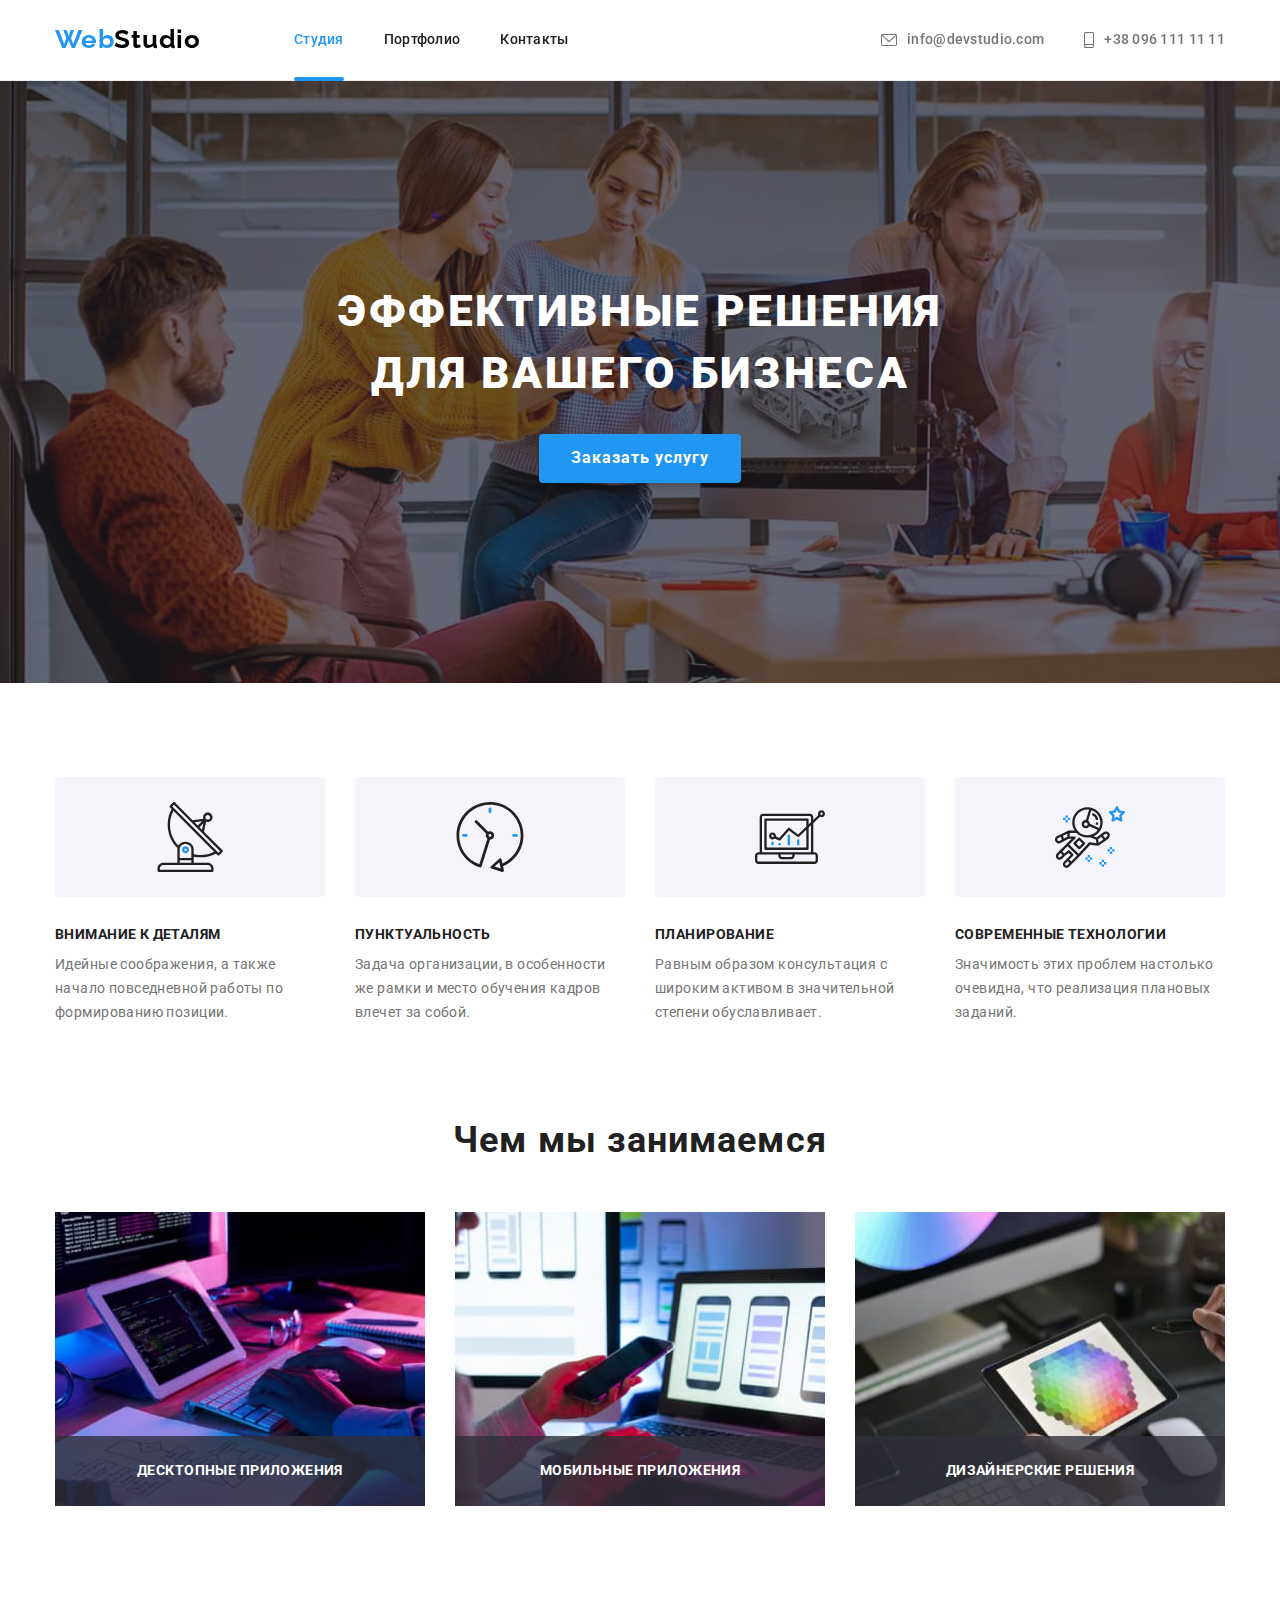
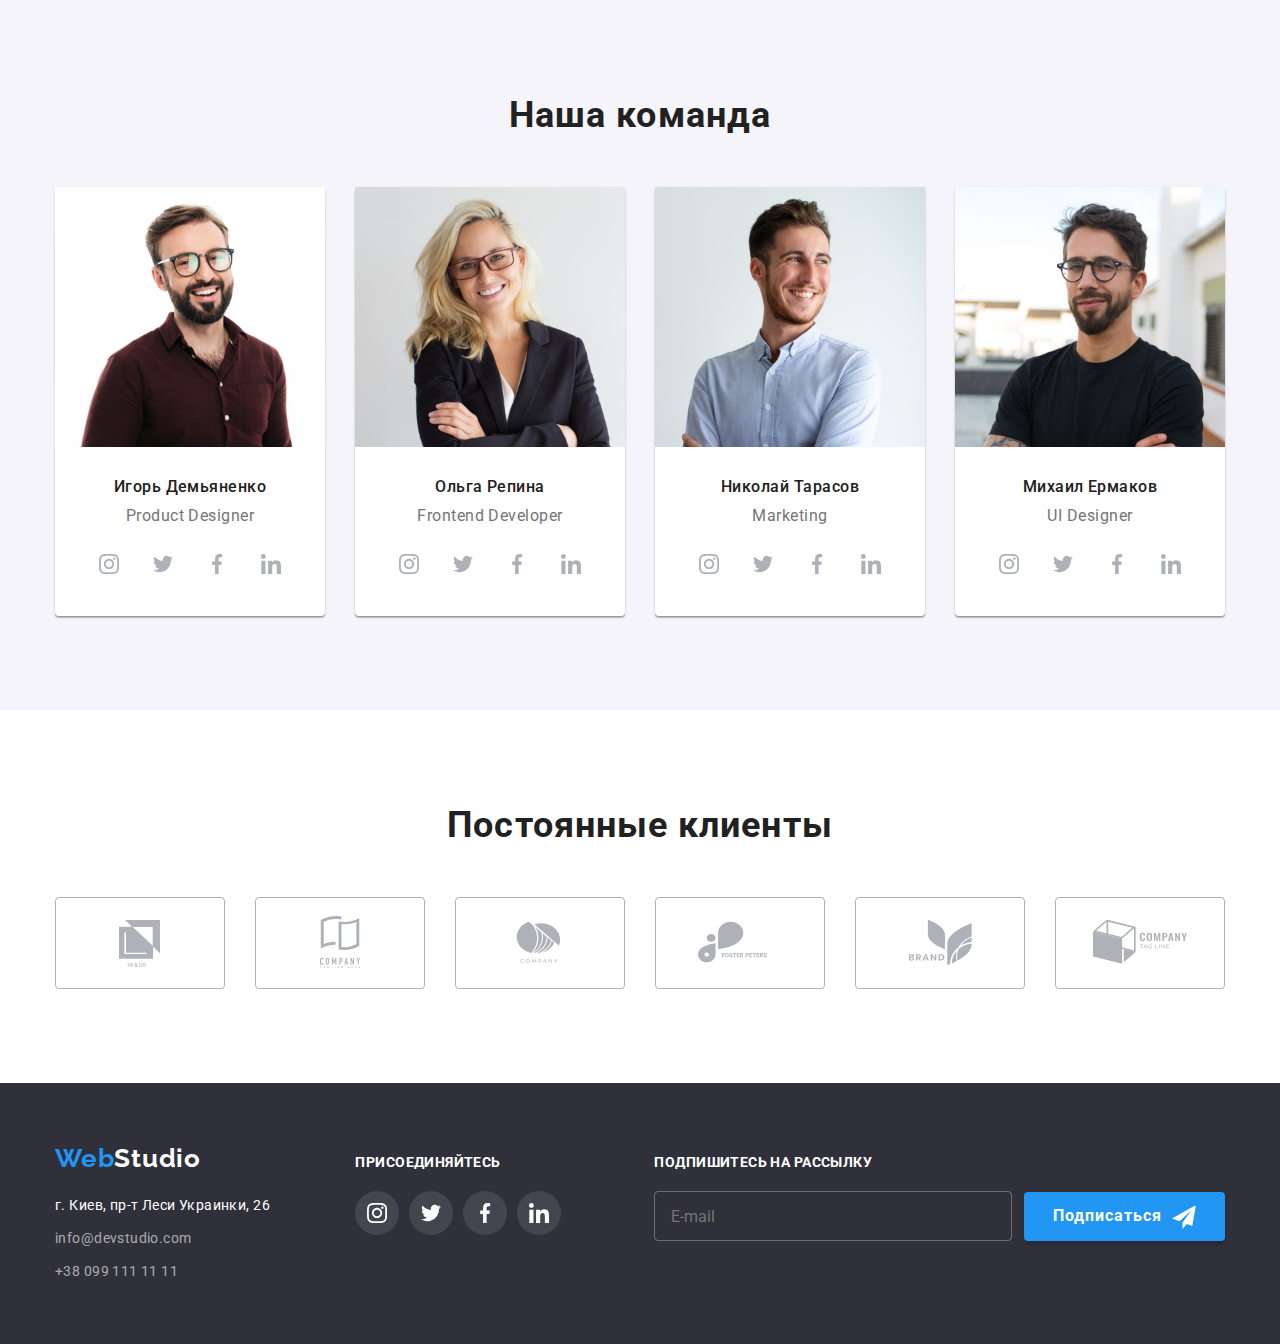
==== index.html @ 3650c0e2 "Initial commit" ====
<!DOCTYPE html>
<html lang="ru">
<head>
    <meta charset="UTF-8">
    <meta http-equiv="X-UA-Compatible" content="IE=edge">
    <meta name="viewport" content="width=device-width, initial-scale=1.0">
    <title>Студия</title>
    <link rel="preconnect" href="https://fonts.googleapis.com">
    <link rel="preconnect" href="https://fonts.gstatic.com" crossorigin>
    <link
        href="https://fonts.googleapis.com/css2?family=Raleway:wght@700&family=Roboto:wght@400;500;700;900&display=swap"
        rel="stylesheet">
    <link rel="stylesheet" href="./css/main.min.css">
</head>

<body class="body">
    <!-- header -->
    <header class="page-header">
        <!-- навигация -->
        <div class="container container__page-header">
            <nav class="navigation-wrapper">
                <a href="./index.html" class="page-header__logo logo">Web<span
                        class="logo__black">Studio
                    </span>
                </a>
                    <ul class="site-nav">
                        <li class="site-nav__item">
                            <a href="./index.html" class="site-nav__link site-nav__link--current">Студия</a>
                        </li>
                        <li class="site-nav__item">
                            <a href="./portfolio.html" class="site-nav__link">Портфолио</a>
                        </li>
                        <li class="site-nav__item">
                            <a href="/" class="site-nav__link">Контакты</a>
                        </li>
                    </ul>
                </nav>
            
                <ul class="page-header__contacts contacts">
                    <li class="contacts__item">
                        <a href="mailto:info@devstudio.com" class="contacts__link">
                            <svg class="contacts__icon" width="16" height="12">
                                <use href="./images/sprite.svg#icon-mail"></use>
                            </svg>info@devstudio.com
                        </a>
                    </li>
                    <li class="contacts__item">
                        <a href="tel:+380961111111" class="contacts__link">
                            <svg class="contacts__icon" width="10" height="16">
                                <use href="./images/sprite.svg#icon-smartphone"></use>
                            </svg>+38 096 111 11 11
                        </a>
                    </li>
                </ul>
            </div>
    </header>
   <main class="main">
        <!-- hero -->
        <section class="main__hero hero">
            <h1 class="hero__title">Эффективные решения <br>для вашего бизнеса</h1>
            <button class="hero__button " type="button" data-modal-open>Заказать услугу</button>
        </section>
        <!-- особенности -->
        <section class="section">
            <div class="container">
                <h2 class="section__title visually-hidden">Особенности</h2>
                    <ul class="features">
                        <li class="features__item">
                            <div class="features__wrap">
                                <svg class="features__icon">
                                    <use href="./images/sprite.svg#icon-group"></use>
                                </svg>
                            </div>
                            <h3 class="features__title">Внимание к деталям</h3>
                            <p class="features__text">Идейные соображения, а также начало повседневной работы
                                по формированию позиции.</p>
                        </li>
                        <li class="features__item">
                            <div class="features__wrap">
                                <svg class="features__icon">
                                    <use href="./images/sprite.svg#icon-clock"></use>
                                </svg>
                            </div>
                            <h3 class="features__title">Пунктуальность</h3>
                            <p class="features__text">Задача организации, в особенности же рамки и место
                                обучения кадров влечет за собой.</p>
                        </li>
                        <li class="features__item">
                            <div class="features__wrap">
                                <svg class="features__icon">
                                    <use href="./images/sprite.svg#icon-diagram"></use>
                                </svg>
                            </div>
                            <h3 class="features__title">Планирование</h3>
                            <p class="features__text">Равным образом консультация с широким активом в
                                значительной степени обуславливает.</p>
                        </li>
                        <li class="features__item">
                            <div class="features__wrap">
                                <svg class="features__icon">
                                    <use href="./images/sprite.svg#icon-astronaut"></use>
                                </svg>
                            </div>
                            <h3 class="features__title">Современные технологии</h3>
                            <p class="features__text">Значимость этих проблем настолько очевидна, что
                                реализация плановых заданий.</p>
                        </li>
                    </ul>
                </div>
        </section>
        <!-- чем мы занимаемся -->
        <section class="section section--no-padding-top">
            <div class="container">
                <h2 class="section__title">Чем мы занимаемся</h2>
                <ul class="work">
                    <li class="work__item">
                        <div class="work__thumb">
                            <img class="work__img" src="./images/desktop_applications.jpg" alt="Десктопные приложения"
                                width="370" />
                            <p class="work__title ">Десктопные приложения</p>
                        </div>
                    </li>
                    <li class="work__item">
                        <div class="work__thumb">
                            <img class="work__img" src="./images/mobile_applications.jpg" alt="Мобильные приложения"
                                width="370" />
                            <p class="work__title ">Мобильные приложения</p>
                        </div>
                    </li>
                    <li class="work__item">
                        <div class="work__thumb">
                            <img class="work__img" src="./images/design_solutions.jpg" alt="Дизайнерские решения"
                                width="370" />
                            <p class="work__title ">Дизайнерские решения</p>
                        </div>
                    </li>
                </ul>
            </div>
        </section>
        <!-- команда -->
        <section class="section section--other-bcg">
            <div class="container">
                <h2 class="section__title">Наша команда</h2>
                    <ul class="team team__margin">
                        <li class="team__item">
                            <img class="team__img" src="./images/product_designer.jpg" alt="Игорь Демьяненко"
                                width="370" />
                            <div class="team__thumb">
                                <h3 class="team__title">Игорь Демьяненко</h3>
                                <p lang="en" class="team__text">Product Designer</p>
                                    <ul class="social">
                                        <li class="social__item">
                                            <a href="" class="social__link">
                                                <svg class="social__icon">
                                                    <use href="./images/sprite.svg#icon-instagram"></use>
                                                </svg>
                                            </a>
                                        </li>
                                        <li class="social__item">
                                            <a href="" class="social__link">
                                                <svg class="social__icon">
                                                    <use href="./images/sprite.svg#icon-twitter"></use>
                                                </svg>
                                            </a>
                                        </li>
                                        <li class="social__item">
                                            <a href="" class="social__link">
                                                <svg class="social__icon">
                                                    <use href="./images/sprite.svg#icon-facebook"></use>
                                                </svg>
                                            </a>
                                        </li>
                                        <li class="social__item">
                                            <a href="" class="social__link">
                                                <svg class="social__icon">
                                                    <use href="./images/sprite.svg#icon-linkedin"></use>
                                                </svg>
                                            </a>
                                        </li>
                                    </ul>
                                </div>
                        </li>
                        <li class="team__item">
                            <img class="team__img" src="./images/frontend_developer.jpg" alt="Ольга Репина"
                                width="370" />
                            <div class="team__thumb">
                                <h3 class="team__title">Ольга Репина</h3>
                                <p lang="en" class="team__text">Frontend Developer</p>

                                    <ul class="social">
                                        <li class="social__item">
                                            <a href="" class="social__link">
                                                <svg class="social__icon">
                                                    <use href="./images/sprite.svg#icon-instagram"></use>
                                                </svg>
                                            </a>
                                        </li>
                                        <li class="social__item">
                                            <a href="" class="social__link">
                                                <svg class="social__icon">
                                                    <use href="./images/sprite.svg#icon-twitter"></use>
                                                </svg>
                                            </a>
                                        </li>
                                        <li class="social__item">
                                            <a href="" class="social__link">
                                                <svg class="social__icon">
                                                    <use href="./images/sprite.svg#icon-facebook"></use>
                                                </svg>
                                            </a>
                                        </li>
                                        <li class="social__item">
                                            <a href="" class="social__link">
                                                <svg class="social__icon">
                                                    <use href="./images/sprite.svg#icon-linkedin"></use>
                                                </svg>
                                            </a>
                                        </li>
                                    </ul>
                            </div>
                        </li>
                        <li class="team__item">
                            <img class="team__img" src="./images/marketing.jpg" alt="Николай Тарасов" width="370" />
                            <div class="team__thumb">
                                <h3 class="team__title">Николай Тарасов</h3>
                                <p lang="en" class="team__text">Marketing</p>
                                    <ul class="social">
                                        <li class="social__item">
                                            <a href="" class="social__link">
                                                <svg class="social__icon">
                                                    <use href="./images/sprite.svg#icon-instagram"></use>
                                                </svg>
                                            </a>
                                        </li>
                                        <li class="social__item">
                                            <a href="" class="social__link">
                                                <svg class="social__icon">
                                                    <use href="./images/sprite.svg#icon-twitter"></use>
                                                </svg>
                                            </a>
                                        </li>
                                        <li class="social__item">
                                            <a href="" class="social__link">
                                                <svg class="social__icon">
                                                    <use href="./images/sprite.svg#icon-facebook"></use>
                                                </svg>
                                            </a>
                                        </li>
                                        <li class="social__item">
                                            <a href="" class="social__link">
                                                <svg class="social__icon">
                                                    <use href="./images/sprite.svg#icon-linkedin"></use>
                                                </svg>
                                            </a>
                                        </li>
                                    </ul>
                            </div>
                        </li>
                        <li class="team__item">
                            <img class="team__img" src="./images/ui_designer.jpg" alt="Михаил Ермаков" width="370" />
                            <div class="team__thumb">
                                <h3 class="team__title">Михаил Ермаков</h3>
                                <p lang="en" class="team__text">UI Designer</p>
                                    <ul class="social">
                                        <li class="social__item">
                                            <a href="" class="social__link">
                                                <svg class="social__icon">
                                                    <use href="./images/sprite.svg#icon-instagram"></use>
                                                </svg>
                                            </a>
                                        </li>
                                        <li class="social__item">
                                            <a href="" class="social__link">
                                                <svg class="social__icon">
                                                    <use href="./images/sprite.svg#icon-twitter"></use>
                                                </svg>
                                            </a>
                                        </li>
                                        <li class="social__item">
                                            <a href="" class="social__link">
                                                <svg class="social__icon">
                                                    <use href="./images/sprite.svg#icon-facebook"></use>
                                                </svg>
                                            </a>
                                        </li>
                                        <li class="social__item">
                                            <a href="" class="social__link">
                                                <svg class="social__icon">
                                                    <use href="./images/sprite.svg#icon-linkedin"></use>
                                                </svg>
                                            </a>
                                        </li>
                                    </ul>
                            </div>
                        </li>
                    </ul>
                </div>
        </section>
        <!-- клиенты -->
        <!-- список ссылок -->
        <section class="section">
            <div class="container">
                <h2 class="section__title">Постоянные клиенты</h2>
                <ul class="customer">

                    <li class="customer__item">
                        <a href="" class="customer__link">
                            <svg class="customer__logo">
                                <use href="./images/sprite.svg#icon-cl1"></use>
                            </svg>
                        </a>
                    </li>

                    <li class="customer__item">
                        <a href="" class="customer__link">
                            <svg class="customer__logo">
                                <use href="./images/sprite.svg#icon-cl2"></use>
                            </svg>
                        </a>
                    </li>

                    <li class="customer__item">
                        <a href="" class="customer__link">
                            <svg class="customer__logo">
                                <use href="./images/sprite.svg#icon-cl3"></use>
                            </svg>
                        </a>
                    </li>

                    <li class="customer__item">
                        <a href="" class="customer__link">
                            <svg class="customer__logo">
                                <use href="./images/sprite.svg#icon-cl4"></use>
                            </svg>
                        </a>
                    </li>

                    <li class="customer__item">
                        <a href="" class="customer__link">
                            <svg class="customer__logo">
                                <use href="./images/sprite.svg#icon-cl5"></use>
                            </svg>
                        </a>
                    </li>

                    <li class="customer__item">
                        <a href="" class="customer__link">
                            <svg class="customer__logo">
                                <use href="./images/sprite.svg#icon-cl6"></use>
                            </svg>
                        </a>
                    </li>
                </ul>
            </div>
        </section>
    </main>
    <!-- footer -->
    <footer class="page-footer">
        <div class="container container__page-footer">
            <div class="page-footer__wrapper">
                <a href="./index.html" class="page-footer__logo logo">Web<span
                        class="logo__white">Studio
                    </span>
                </a>
                <address>
                    <ul class="address">
                        <li class="address__item">
                            <a href="https://goo.gl/maps/7974E7wmpm6zUWJ98"
                                class="address__link address__link--white">г.
                                Киев, пр-т Леси
                                Украинки, 26
                            </a>
                        </li>
                        <li class="address__item">
                            <a href="mailto:info@devstudio.com"
                                class="address__link ">info@devstudio.com
                            </a>
                        </li>
                        <li class="address__item">
                            <a href="tel:+380991111111" class="address__link ">+38 099 111 11 11
                            </a>
                        </li>
                    </ul>
                </address>
            </div>
            <!-- соцсети футера -->
            <div class="page-footer__social-thumb">    
            <p class="page-footer__text">присоединяйтесь</p>
                <ul class="social">
                    <li class="social__item">
                        <a href="" class="social__link social__link--grey-bcg">
                            <svg class="social__icon social__icon--white">
                                <use href="./images/sprite.svg#icon-instagram"></use>
                            </svg>
                        </a>
                    </li>
                    <li class="social__item">
                        <a href="" class="social__link social__link--grey-bcg">
                            <svg class="social__icon social__icon--white">
                                <use href="./images/sprite.svg#icon-twitter"></use>
                            </svg>
                        </a>
                    </li>
                    <li class="social__item">
                        <a href="" class="social__link social__link--grey-bcg">
                            <svg class="social__icon social__icon--white">
                                <use href="./images/sprite.svg#icon-facebook"></use>
                            </svg>
                        </a>
                    </li>
                    <li class="social__item">
                        <a href="" class="social__link social__link--grey-bcg">
                            <svg class="social__icon social__icon--white">
                                <use href="./images/sprite.svg#icon-linkedin"></use>
                            </svg>
                        </a>
                    </li>
                </ul>
                </div>
            <!-- рассылка -->
                <form class="page-footer__form mailing-form js-form" autocomplete="off">
                    <label for="user_mail" class="mailing-form__label ">Подпишитесь на рассылку</label>
                    <div class="mailing-form__input-wrapper">
                        <input id="user_mail" type="email" name="email" class="mailing-form__input"
                            placeholder="E-mail" />
                        <button type="submit" class="mailing-form__button ">Подписаться
                            <svg class="mailing-form__icon">
                                <use href="./images/icons.svg#icon-send"></use>
                            </svg>
                        </button>
                    </div>
                </form>
        </div>
    </footer>
     <!-- модальное окно -->
            <div class="backdrop backdrop--is-hidden" data-modal>
                <div class="modal">
                    <div class="modal__box">
                        <button class="modal__close-button" type="button" data-modal-close>
                            <svg class="modal__close-icon" width="11" height="11">
                                <use href="./images/sprite.svg#icon-close"></use>
                            </svg>
                        </button>
                        <!-- форма модального окна -->
                        <b class="modal__headline">Оставьте свои данные, мы вам перезвоним</b>
                        <form class="modal__form form js-form">
                            <label class="form__label">
                                Имя
                                <input class="form__input" type="text" name="user-name" autofocus required>
                                <svg class="form__input-icon">
                                    <use href="images/icons.svg#icon-person-blk"></use>
                                </svg>
                            </label>

                            <label class="form__label">
                                Телефон
                                <input class="form__input" type="tel" name="user-tel" pattern="[0-9]{10}"
                                    title="0991234567" required>
                                <svg class="form__input-icon">
                                    <use href="images/icons.svg#icon-phone-blk"></use>
                                </svg>
                            </label>

                            <label class="form__label">
                                Почта
                                <input class="form__input" type="email" name="user-mail">
                                <svg class="form__input-icon">
                                    <use href="images/icons.svg#icon-email-blk"></use>
                                </svg>
                            </label>

                            <label class="form__label form__label--comment">
                                Комментарий
                                <textarea class="form__textarea" name="user-msg"
                                    placeholder="Введите текст"></textarea>
                            </label>

                            <input class="form__policy-checkbox visually-hidden" type="checkbox" id="policy_check">
                            <label class="form__policy-box" for="policy_check">Соглашаюсь с рассылкой и принимаю
                                &nbsp;<a href="/">Условия договора</a></label>
                            <button type="submit" class="form__button ">Отправить</button>
                        </form>
                    </div>
                </div>
            </div>
    <!-- скрипты -->
    <script src="./js/modal.js"></script>
    <script src="./js/js-form.js"></script>

</body>

</html>
---- css/main.min.css ----
/*! modern-normalize v1.1.0 | MIT License | https://github.com/sindresorhus/modern-normalize */*,::before,::after{-webkit-box-sizing:border-box;box-sizing:border-box}html{line-height:1.15;-webkit-text-size-adjust:100%;-moz-tab-size:4;-o-tab-size:4;tab-size:4}body{margin:0;font-family:system-ui,-apple-system,"Segoe UI",Roboto,Helvetica,Arial,sans-serif,"Apple Color Emoji","Segoe UI Emoji"}hr{height:0;color:inherit}abbr[title]{-webkit-text-decoration:underline dotted;text-decoration:underline dotted}b,strong{font-weight:bolder}code,kbd,samp,pre{font-family:ui-monospace, SFMono-Regular, Consolas, 'Liberation Mono', Menlo, monospace;font-size:1em}small{font-size:80%}sub,sup{font-size:75%;line-height:0;position:relative;vertical-align:baseline}sub{bottom:-0.25em}sup{top:-0.5em}table{text-indent:0;border-color:inherit}button,input,optgroup,select,textarea{font-family:inherit;font-size:100%;line-height:1.15;margin:0}button,select{text-transform:none}button,[type='button'],[type='reset'],[type='submit']{-webkit-appearance:button}::-moz-focus-inner{border-style:none;padding:0}:-moz-focusring{outline:1px dotted ButtonText}:-moz-ui-invalid{box-shadow:none}legend{padding:0}progress{vertical-align:baseline}::-webkit-inner-spin-button,::-webkit-outer-spin-button{height:auto}[type='search']{-webkit-appearance:textfield;outline-offset:-2px}::-webkit-search-decoration{-webkit-appearance:none}::-webkit-file-upload-button{-webkit-appearance:button;font:inherit}summary{display:list-item}*,*::before,*::after{-webkit-box-sizing:border-box;box-sizing:border-box}body{color:var(--title-text-color);font-family:var(--primary-font),sans-serif;background-color:#fff}address{font-style:normal}ul,ol{list-style:none;margin:0;padding:0}h1,h2,h3,h4,h5,h6,p{margin:0}a{text-decoration:none;color:var(--title-text-color)}img{display:block;max-width:100%;height:auto}input,textarea{outline:none}:root{--title-text-color: #212121;--secondary-background-color: #f5f4fa;--primary-text-color: #757575;--accent-color: #2196f3;--fill-main: #afb1b8;--primary-font: 'Roboto';--secondary-font: 'Raleway';--timing-function: cubic-bezier(0.4, 0, 0.2, 1)}.container{margin-left:auto;margin-right:auto;padding-left:15px;padding-right:15px;width:1200px}.section{padding:94px 0}.section--no-padding-top{padding-top:0}.section--other-bcg{background-color:var(--secondary-background-color)}@-webkit-keyframes pulse{from{-webkit-transform:scale3d(1, 1, 1);transform:scale3d(1, 1, 1)}10%,20%{-webkit-transform:scale3d(0.9, 0.9, 0.9) rotate3d(0, 0, 1, -3deg);transform:scale3d(0.9, 0.9, 0.9) rotate3d(0, 0, 1, -3deg)}30%,50%,70%,90%{-webkit-transform:scale3d(1.1, 1.1, 1.1) rotate3d(0, 0, 1, 3deg);transform:scale3d(1.1, 1.1, 1.1) rotate3d(0, 0, 1, 3deg)}40%,60%,80%{-webkit-transform:scale3d(1.1, 1.1, 1.1) rotate3d(0, 0, 1, -3deg);transform:scale3d(1.1, 1.1, 1.1) rotate3d(0, 0, 1, -3deg)}to{-webkit-transform:scale3d(1, 1, 1);transform:scale3d(1, 1, 1)}}@keyframes pulse{from{-webkit-transform:scale3d(1, 1, 1);transform:scale3d(1, 1, 1)}10%,20%{-webkit-transform:scale3d(0.9, 0.9, 0.9) rotate3d(0, 0, 1, -3deg);transform:scale3d(0.9, 0.9, 0.9) rotate3d(0, 0, 1, -3deg)}30%,50%,70%,90%{-webkit-transform:scale3d(1.1, 1.1, 1.1) rotate3d(0, 0, 1, 3deg);transform:scale3d(1.1, 1.1, 1.1) rotate3d(0, 0, 1, 3deg)}40%,60%,80%{-webkit-transform:scale3d(1.1, 1.1, 1.1) rotate3d(0, 0, 1, -3deg);transform:scale3d(1.1, 1.1, 1.1) rotate3d(0, 0, 1, -3deg)}to{-webkit-transform:scale3d(1, 1, 1);transform:scale3d(1, 1, 1)}}.page-header{border-bottom:1px solid #ececec;position:-webkit-sticky;position:sticky;top:-1px;background-color:rgba(255,255,255,0.9);z-index:99}.container__page-header{display:-webkit-box;display:-webkit-flex;display:-ms-flexbox;display:flex}.navigation-wrapper{display:-webkit-box;display:-webkit-flex;display:-ms-flexbox;display:flex;-webkit-box-align:center;-webkit-align-items:center;-ms-flex-align:center;align-items:center}.page-header__logo{margin-right:93px}.logo{display:inline-block;color:var(--accent-color);font-family:var(--secondary-font);font-weight:700;font-size:26px;line-height:1.2;letter-spacing:0.03em}.logo__black{color:#000}.site-nav{display:-webkit-box;display:-webkit-flex;display:-ms-flexbox;display:flex}.site-nav__item{display:-webkit-box;display:-webkit-flex;display:-ms-flexbox;display:flex;-webkit-align-content:center;-ms-flex-line-pack:center;align-content:center;margin-right:40px;-webkit-box-align:center;-webkit-align-items:center;-ms-flex-align:center;align-items:center}.site-nav__item:last-child{margin-right:0}.site-nav__link{padding:32px 0;display:block;color:var(--title-text-color);font-weight:500;font-size:14px;line-height:1.1;letter-spacing:0.02em;-webkit-transition:color 250ms var(--timing-function);-o-transition:color 250ms var(--timing-function);transition:color 250ms var(--timing-function)}.site-nav__link:focus,.site-nav__link:hover{color:var(--accent-color)}.site-nav__link--current{position:relative;color:var(--accent-color)}.site-nav__link--current::after{content:'';display:block;position:absolute;width:100%;height:4px;background-color:currentColor;bottom:-1px;-webkit-border-radius:2px;border-radius:2px}.page-header__contacts{margin-left:auto}.contacts{display:-webkit-box;display:-webkit-flex;display:-ms-flexbox;display:flex}.contacts__link{display:-webkit-inline-box;display:-webkit-inline-flex;display:-ms-inline-flexbox;display:inline-flex;-webkit-box-pack:center;-webkit-justify-content:center;-ms-flex-pack:center;justify-content:center;-webkit-box-align:center;-webkit-align-items:center;-ms-flex-align:center;align-items:center;color:var(--primary-text-color);padding:32px 0;font-weight:500;font-size:14px;line-height:1.1;letter-spacing:0.02em;-webkit-transition:color 250ms var(--timing-function);-o-transition:color 250ms var(--timing-function);transition:color 250ms var(--timing-function)}.contacts__link:hover,.contacts__link:focus{color:var(--accent-color)}.contacts__item{display:-webkit-box;display:-webkit-flex;display:-ms-flexbox;display:flex;-webkit-align-content:center;-ms-flex-line-pack:center;align-content:center;margin-right:40px;-webkit-box-align:center;-webkit-align-items:center;-ms-flex-align:center;align-items:center}.contacts__item:last-child{margin-right:0}.contacts__icon{margin-right:10px;fill:var(--primary-text-color);-webkit-transition:fill 250ms var(--timing-function);-o-transition:fill 250ms var(--timing-function);transition:fill 250ms var(--timing-function)}.contacts__link:hover>.contacts__icon,.contacts__link:focus>.contacts__icon{fill:var(--accent-color)}.hero{background-color:#212121;background-image:-webkit-gradient(linear, left top, left bottom, from(rgba(47,48,58,0.4)), to(rgba(47,48,58,0.4))),url(../images/bg-1.jpg);background-image:-webkit-linear-gradient(rgba(47,48,58,0.4), rgba(47,48,58,0.4)),url(../images/bg-1.jpg);background-image:-o-linear-gradient(rgba(47,48,58,0.4), rgba(47,48,58,0.4)),url(../images/bg-1.jpg);background-image:linear-gradient(rgba(47,48,58,0.4), rgba(47,48,58,0.4)),url(../images/bg-1.jpg);-webkit-background-size:cover;background-size:cover;text-align:center;background-repeat:no-repeat;padding:200px 0;max-width:1600px}.main__hero{margin-right:auto;margin-left:auto}.hero__title{margin-bottom:30px;color:#fff;font-weight:900;font-size:44px;line-height:1.4;letter-spacing:0.06em;text-transform:uppercase}.hero__button{-webkit-border-radius:4px;border-radius:4px;border:transparent;display:inline-block;padding:10px 32px;font-family:inherit;font-weight:700;font-size:16px;line-height:1.8;letter-spacing:0.06em;cursor:pointer;color:#fff;background:var(--accent-color);-webkit-box-shadow:0px 4px 4px rgba(0,0,0,0.15);box-shadow:0px 4px 4px rgba(0,0,0,0.15)}.backdrop{position:fixed;top:0;left:0;width:100%;height:100%;background-color:rgba(0,0,0,0.2);opacity:1;visibility:visible;-webkit-transition:opacity 250ms var(--timing-function),visibility 250ms var(--timing-function);-o-transition:opacity 250ms var(--timing-function),visibility 250ms var(--timing-function);transition:opacity 250ms var(--timing-function),visibility 250ms var(--timing-function);z-index:100}.backdrop.backdrop--is-hidden{visibility:hidden;opacity:0;pointer-events:none}.backdrop--is-hidden>.modal__box{-webkit-transform:translate(-50%, -50%) scale(1.3);-ms-transform:translate(-50%, -50%) scale(1.3);transform:translate(-50%, -50%) scale(1.3)}.modal__box{position:absolute;top:50%;left:50%;width:528px;min-height:581px;padding:40px;background-color:#fff;-webkit-box-shadow:0px 1px 3px rgba(0,0,0,0.12),0px 1px 1px rgba(0,0,0,0.14),0px 2px 1px rgba(0,0,0,0.2);box-shadow:0px 1px 3px rgba(0,0,0,0.12),0px 1px 1px rgba(0,0,0,0.14),0px 2px 1px rgba(0,0,0,0.2);-webkit-border-radius:4px;border-radius:4px;-webkit-transform:translate(-50%, -50%) scale(1);-ms-transform:translate(-50%, -50%) scale(1);transform:translate(-50%, -50%) scale(1);-webkit-transition:-webkit-transform 250ms var(--timing-function);transition:-webkit-transform 250ms var(--timing-function);-o-transition:transform 250ms var(--timing-function);transition:transform 250ms var(--timing-function);transition:transform 250ms var(--timing-function), -webkit-transform 250ms var(--timing-function)}.modal__close-icon{position:absolute;fill:#000;-webkit-transition:fill 250ms var(--timing-function);-o-transition:fill 250ms var(--timing-function);transition:fill 250ms var(--timing-function)}.modal__close-button:hover>.modal__close-icon,.modal__close-button:focus>.modal__close-icon{fill:var(--accent-color)}.modal__close-button{position:absolute;display:-webkit-box;display:-webkit-flex;display:-ms-flexbox;display:flex;-webkit-box-pack:center;-webkit-justify-content:center;-ms-flex-pack:center;justify-content:center;-webkit-box-align:center;-webkit-align-items:center;-ms-flex-align:center;align-items:center;width:30px;height:30px;top:8px;right:8px;background-color:#fff;border:1px solid rgba(0,0,0,0.1);-webkit-border-radius:50%;border-radius:50%;cursor:pointer}.modal__headline{font-size:20px;line-height:1.5;text-align:center;letter-spacing:0.03em;color:var(--title-text-color)}.modal__form{margin-top:12px}.form{text-align:center}.form__label{display:-webkit-box;display:-webkit-flex;display:-ms-flexbox;display:flex;-webkit-box-orient:vertical;-webkit-box-direction:normal;-webkit-flex-direction:column;-ms-flex-direction:column;flex-direction:column;-webkit-box-align:baseline;-webkit-align-items:baseline;-ms-flex-align:baseline;align-items:baseline;margin-bottom:10px;color:var(--primary-text-color);font-size:12px;position:relative}.form__label--comment{margin-bottom:20px}.form__input,.form__textarea{width:100%;height:40px;border:1px solid rgba(33,33,33,0.2);-webkit-border-radius:4px;border-radius:4px;margin-top:4px;padding:12px 15px 12px 42px;-webkit-transition:border 250ms var(--timing-function);-o-transition:border 250ms var(--timing-function);transition:border 250ms var(--timing-function)}.form__input :focus,.form__input:hover,.form__textarea :focus,.form__textarea:hover{border:1px solid var(--accent-color)}.form__textarea{font-size:12px;letter-spacing:0.01em;line-height:1.14;resize:none;height:120px;padding:12px 16px}.form__textarea::-webkit-input-placeholder{color:rgba(117,117,117,0.5)}.form__textarea:-ms-input-placeholder{color:rgba(117,117,117,0.5)}.form__textarea::-ms-input-placeholder{color:rgba(117,117,117,0.5)}.form__textarea::placeholder{color:rgba(117,117,117,0.5)}.form__policy-box{font-size:14px;color:var(--primary-text-color);margin-bottom:30px;display:-webkit-box;display:-webkit-flex;display:-ms-flexbox;display:flex;-webkit-box-align:center;-webkit-align-items:center;-ms-flex-align:center;align-items:center;-webkit-box-pack:center;-webkit-justify-content:center;-ms-flex-pack:center;justify-content:center}.form__policy-box::before{content:'';display:block;cursor:pointer;width:16px;height:15px;border:2px solid var(--title-text-color);-webkit-border-radius:2px;border-radius:2px;margin-right:7px;-webkit-transition:border 250ms var(--timing-function);-o-transition:border 250ms var(--timing-function);transition:border 250ms var(--timing-function)}.form__policy-checkbox:checked+.form__policy-box::before{background-image:url(../images/icon-check.svg);border-color:var(--accent-color);background-color:var(--accent-color);background-repeat:no-repeat;background-position:center;-webkit-background-size:contain;background-size:contain;-webkit-background-origin:border-box;background-origin:border-box}.form__policy-checkbox:hover+.form__policy-box::before,.form__policy-checkbox:focus+.form__policy-box::before{border:2px solid var(--accent-color)}.form__policy-box a{color:var(--accent-color);text-decoration:underline}.form__button{-webkit-border-radius:4px;border-radius:4px;border:transparent;font-family:inherit;font-weight:700;font-size:16px;line-height:1.8;letter-spacing:0.06em;cursor:pointer;color:#fff;background:var(--accent-color);-webkit-box-shadow:0px 4px 4px rgba(0,0,0,0.15);box-shadow:0px 4px 4px rgba(0,0,0,0.15);padding:10px 55px;-webkit-transition:-webkit-box-shadow 250ms var(--timing-function);transition:-webkit-box-shadow 250ms var(--timing-function);-o-transition:box-shadow 250ms var(--timing-function);transition:box-shadow 250ms var(--timing-function);transition:box-shadow 250ms var(--timing-function), -webkit-box-shadow 250ms var(--timing-function)}.form__button:hover,.form__button:focus{-webkit-box-shadow:2px 2px 10px 2px rgba(0,0,0,0.4);box-shadow:2px 2px 10px 2px rgba(0,0,0,0.4)}.form__input-icon{display:block;width:18px;height:18px;position:absolute;top:50%;left:10px;fill:var(--title-text-color);-webkit-transition:fill 250ms var(--timing-function);-o-transition:fill 250ms var(--timing-function);transition:fill 250ms var(--timing-function)}.form__input:focus+.form__input-icon,.form__input:hover+.form__input-icon{fill:var(--accent-color)}.form__policy-checkbox.visually-hidden{position:absolute;width:1px;height:1px;margin:-1px;border:0px;padding:0px;clip:rect(0 0 0 0);overflow:hidden}.section__title.visually-hidden{position:absolute;width:1px;height:1px;margin:-1px;border:0px;padding:0px;clip:rect(0 0 0 0);overflow:hidden}.features{display:-webkit-box;display:-webkit-flex;display:-ms-flexbox;display:flex}.features__wrap{display:-webkit-box;display:-webkit-flex;display:-ms-flexbox;display:flex;-webkit-box-pack:center;-webkit-justify-content:center;-ms-flex-pack:center;justify-content:center;-webkit-box-align:center;-webkit-align-items:center;-ms-flex-align:center;align-items:center;margin-bottom:30px;width:270px;height:120px;background:#f5f4fa;-webkit-border-radius:4px;border-radius:4px}.features__icon{width:70px;height:70px}.features__title{margin-bottom:10px;color:var(--title-text-color);font-weight:700;font-size:14px;line-height:1.14;letter-spacing:0.03em;text-transform:uppercase}.features__text{color:var(--primary-text-color);font-size:14px;line-height:1.71;letter-spacing:0.03em}.features__item{margin-right:30px}.features__item:last-child{margin-right:0}.section__title{text-align:center;margin-bottom:50px;font-weight:700;font-size:36px;line-height:1.2;letter-spacing:0.03em}.work{display:-webkit-box;display:-webkit-flex;display:-ms-flexbox;display:flex}.work__item{margin-right:30px}.work__item:last-child{margin-right:0}.work__title{display:-webkit-box;display:-webkit-flex;display:-ms-flexbox;display:flex;-webkit-box-align:center;-webkit-align-items:center;-ms-flex-align:center;align-items:center;-webkit-box-pack:center;-webkit-justify-content:center;-ms-flex-pack:center;justify-content:center;position:absolute;bottom:0;width:100%;height:70px;color:#fff;background-color:rgba(47,48,58,0.8);font-weight:700;font-size:14px;line-height:1.14;letter-spacing:0.03em;text-transform:uppercase}.work__thumb{position:relative;overflow:hidden}.section__title{text-align:center;margin-bottom:50px;font-weight:700;font-size:36px;line-height:1.2;letter-spacing:0.03em}.team{margin-left:-30px;display:-webkit-box;display:-webkit-flex;display:-ms-flexbox;display:flex;-webkit-flex-wrap:wrap;-ms-flex-wrap:wrap;flex-wrap:wrap}.team__item{background:#fff;-webkit-flex-basis:-webkit-calc(100% / 4 - 30px);-ms-flex-preferred-size:calc(100% / 4 - 30px);flex-basis:calc(100% / 4 - 30px);margin-left:30px;-webkit-box-shadow:0px 1px 3px rgba(0,0,0,0.12),0px 1px 1px rgba(0,0,0,0.14),0px 2px 1px rgba(0,0,0,0.2);box-shadow:0px 1px 3px rgba(0,0,0,0.12),0px 1px 1px rgba(0,0,0,0.14),0px 2px 1px rgba(0,0,0,0.2);-webkit-border-radius:4px;border-radius:4px}.team__thumb{padding:30px 0}.team__title{margin-bottom:10px;text-align:center;font-weight:500;font-size:16px;line-height:1.2;letter-spacing:0.03em}.team__text{margin-bottom:16px;text-align:center;color:var(--primary-text-color);font-size:16px;line-height:1.2;letter-spacing:0.03em}.social{display:-webkit-box;display:-webkit-flex;display:-ms-flexbox;display:flex;-webkit-box-pack:center;-webkit-justify-content:center;-ms-flex-pack:center;justify-content:center}.social__item{display:-webkit-box;display:-webkit-flex;display:-ms-flexbox;display:flex;-webkit-box-pack:center;-webkit-justify-content:center;-ms-flex-pack:center;justify-content:center;margin-right:10px}.social__item:last-child{margin-right:0}.social__icon{width:20px;height:20px;fill:var(--fill-main);-webkit-transition:fill 250ms var(--timing-function);-o-transition:fill 250ms var(--timing-function);transition:fill 250ms var(--timing-function)}.social__link:hover>.social__icon,.social__link:focus>.social__icon{fill:#fff}.social__link{background-color:#fff;-webkit-border-radius:50%;border-radius:50%;width:44px;height:44px;display:-webkit-inline-box;display:-webkit-inline-flex;display:-ms-inline-flexbox;display:inline-flex;-webkit-box-pack:center;-webkit-justify-content:center;-ms-flex-pack:center;justify-content:center;-webkit-box-align:center;-webkit-align-items:center;-ms-flex-align:center;align-items:center;-webkit-transition:background-color 250ms var(--timing-function);-o-transition:background-color 250ms var(--timing-function);transition:background-color 250ms var(--timing-function)}.social__link:hover,.social__link:focus{background-color:var(--accent-color)}.section__title{text-align:center;margin-bottom:50px;font-weight:700;font-size:36px;line-height:1.2;letter-spacing:0.03em}.customer{display:-webkit-box;display:-webkit-flex;display:-ms-flexbox;display:flex}.customer__item{display:-webkit-box;display:-webkit-flex;display:-ms-flexbox;display:flex;-webkit-box-pack:center;-webkit-justify-content:center;-ms-flex-pack:center;justify-content:center;margin-right:30px}.customer__item:last-child{margin-right:0}.customer__logo{width:106px;height:60px;fill:var(--fill-main);-webkit-transition:fill 250ms var(--timing-function);-o-transition:fill 250ms var(--timing-function);transition:fill 250ms var(--timing-function)}.customer__link:hover>.customer__logo,.customer__link:focus>.customer__logo{fill:var(--accent-color)}.customer__link{display:-webkit-box;display:-webkit-flex;display:-ms-flexbox;display:flex;-webkit-box-pack:center;-webkit-justify-content:center;-ms-flex-pack:center;justify-content:center;-webkit-box-align:center;-webkit-align-items:center;-ms-flex-align:center;align-items:center;width:170px;height:92px;border:1px solid var(--fill-main);-webkit-border-radius:4px;border-radius:4px;-webkit-transition:border 250ms var(--timing-function);-o-transition:border 250ms var(--timing-function);transition:border 250ms var(--timing-function)}.customer__link:hover,.customer__link:focus{border:1px solid var(--accent-color)}.menu-panel{display:-webkit-box;display:-webkit-flex;display:-ms-flexbox;display:flex;-webkit-box-pack:center;-webkit-justify-content:center;-ms-flex-pack:center;justify-content:center}.section__menu-panel{margin-bottom:50px}.menu-panel__item{margin-right:8px}.menu-panel__item:last-child{margin-right:0}.menu-panel__button{border:transparent;-webkit-border-radius:4px;border-radius:4px;text-align:center;padding:6px 22px;font-family:inherit;cursor:pointer;font-weight:500;font-size:16px;line-height:1.6;-webkit-transition:background-color 250ms var(--timing-function),color 250ms var(--timing-function),-webkit-box-shadow 250ms var(--timing-function);transition:background-color 250ms var(--timing-function),color 250ms var(--timing-function),-webkit-box-shadow 250ms var(--timing-function);-o-transition:background-color 250ms var(--timing-function),color 250ms var(--timing-function),box-shadow 250ms var(--timing-function);transition:background-color 250ms var(--timing-function),color 250ms var(--timing-function),box-shadow 250ms var(--timing-function);transition:background-color 250ms var(--timing-function),color 250ms var(--timing-function),box-shadow 250ms var(--timing-function),-webkit-box-shadow 250ms var(--timing-function)}.menu-panel__button:hover,.menu-panel__button:focus{background-color:var(--accent-color);color:#fff;-webkit-box-shadow:0px 1px 1px rgba(0,0,0,0.12),0px 4px 4px rgba(0,0,0,0.06),1px 4px 6px rgba(0,0,0,0.16);box-shadow:0px 1px 1px rgba(0,0,0,0.12),0px 4px 4px rgba(0,0,0,0.06),1px 4px 6px rgba(0,0,0,0.16)}.menu-panel__button:active{background-color:var(--accent-color);color:#fff}.section__title.visually-hidden{position:absolute;width:1px;height:1px;margin:-1px;border:0px;padding:0px;clip:rect(0 0 0 0);overflow:hidden}.section__portfolio{margin-left:-30px;margin-top:-30px}.portfolio{display:-webkit-box;display:-webkit-flex;display:-ms-flexbox;display:flex;-webkit-flex-wrap:wrap;-ms-flex-wrap:wrap;flex-wrap:wrap}.portfolio__thumb{position:relative;overflow:hidden}.portfolio__img{display:block}.portfolio__overlay{position:absolute;padding:63px 24px;top:0;left:0;font-size:18px;line-height:1.55;letter-spacing:0.03em;color:#fff;background-color:rgba(33,150,243,0.9);width:100%;height:100%;-webkit-transition:-webkit-transform 250ms var(--timing-function);transition:-webkit-transform 250ms var(--timing-function);-o-transition:transform 250ms var(--timing-function);transition:transform 250ms var(--timing-function);transition:transform 250ms var(--timing-function), -webkit-transform 250ms var(--timing-function);-webkit-transform:translateY(100%);-ms-transform:translateY(100%);transform:translateY(100%)}.portfolio__link:hover .portfolio__overlay,.portfolio__link:focus .portfolio__overlay{-webkit-transform:translateY(0);-ms-transform:translateY(0);transform:translateY(0)}.portfolio__item{cursor:pointer;-webkit-flex-basis:-webkit-calc(100% / 3 - 30px);-ms-flex-preferred-size:calc(100% / 3 - 30px);flex-basis:calc(100% / 3 - 30px);margin-left:30px;margin-top:30px}.portfolio__link{display:block;-webkit-transition:-webkit-box-shadow 250ms var(--timing-function);transition:-webkit-box-shadow 250ms var(--timing-function);-o-transition:box-shadow 250ms var(--timing-function);transition:box-shadow 250ms var(--timing-function);transition:box-shadow 250ms var(--timing-function), -webkit-box-shadow 250ms var(--timing-function)}.portfolio__link:hover,.portfolio__link:focus{-webkit-box-shadow:0px 1px 1px rgba(0,0,0,0.12),0px 4px 4px rgba(0,0,0,0.06),1px 4px 6px rgba(0,0,0,0.16);box-shadow:0px 1px 1px rgba(0,0,0,0.12),0px 4px 4px rgba(0,0,0,0.06),1px 4px 6px rgba(0,0,0,0.16)}.portfolio__description{border:1px solid #eeeeee;padding:20px 24px}.portfolio__title{margin-bottom:4px;font-weight:700;font-size:18px;line-height:2;letter-spacing:0.06em}.portfolio__text{color:var(--primary-text-color);font-size:16px;line-height:1.9;letter-spacing:0.03em}.page-footer{background-color:#2f303a;padding:60px 0}.container__page-footer{display:-webkit-box;display:-webkit-flex;display:-ms-flexbox;display:flex;-webkit-box-align:baseline;-webkit-align-items:baseline;-ms-flex-align:baseline;align-items:baseline}.page-footer__wrapper{-webkit-box-flex:1;-webkit-flex-grow:1;-ms-flex-positive:1;flex-grow:1}.page-footer__logo{margin-bottom:20px}.logo{display:inline-block;color:var(--accent-color);font-family:var(--secondary-font);font-weight:700;font-size:26px;line-height:1.2;letter-spacing:0.03em}.logo__white{color:#fff}.address__item{margin-bottom:9px}.address__item:last-child{margin-bottom:0}.address__link{font-size:14px;line-height:1.71;letter-spacing:0.03em;color:rgba(255,255,255,0.6);-webkit-transition:color 250ms var(--timing-function);-o-transition:color 250ms var(--timing-function);transition:color 250ms var(--timing-function)}.address__link:focus,.address__link:hover{color:var(--accent-color)}.address__link--white{color:#fff}.page-footer__form{margin-left:93px}.mailing-form__label{font-weight:700;font-size:14px;line-height:1.14;letter-spacing:0.03em;text-transform:uppercase;color:#fff;margin-bottom:20px}.mailing-form__input-wrapper{margin-top:20px;display:-webkit-box;display:-webkit-flex;display:-ms-flexbox;display:flex;-webkit-box-align:end;-webkit-align-items:flex-end;-ms-flex-align:end;align-items:flex-end}.mailing-form__input{color:rgba(255,255,255,0.6);padding:15px 16px;width:358px;height:50px;border:1px solid rgba(255,255,255,0.3);-webkit-border-radius:4px;border-radius:4px;background-color:transparent;-webkit-transition:border 250ms var(--timing-function);-o-transition:border 250ms var(--timing-function);transition:border 250ms var(--timing-function)}.mailing-form__input:hover,.mailing-form__input:focus{border:1px solid var(--accent-color)}.mailing-form__input:not(placeholder-shown){color:#fff}.mailing-form__button{-webkit-border-radius:4px;border-radius:4px;border:transparent;font-family:inherit;font-weight:700;font-size:16px;line-height:1.8;letter-spacing:0.06em;cursor:pointer;color:#fff;background:var(--accent-color);-webkit-box-shadow:0px 4px 4px rgba(0,0,0,0.15);box-shadow:0px 4px 4px rgba(0,0,0,0.15);-webkit-box-align:center;-webkit-align-items:center;-ms-flex-align:center;align-items:center;display:-webkit-box;display:-webkit-flex;display:-ms-flexbox;display:flex;padding:10px 29px;margin-left:12px;-webkit-transition:-webkit-box-shadow 250ms var(--timing-function);transition:-webkit-box-shadow 250ms var(--timing-function);-o-transition:box-shadow 250ms var(--timing-function);transition:box-shadow 250ms var(--timing-function);transition:box-shadow 250ms var(--timing-function), -webkit-box-shadow 250ms var(--timing-function)}.mailing-form__button:hover,.mailing-form__button:focus{-webkit-box-shadow:0px 0px 2px #fff, 0px 0px 4px #fff;box-shadow:0px 0px 2px #fff, 0px 0px 4px #fff}.mailing-form__icon{margin-left:10px;width:24px;height:24px;fill:#fff}.mailing-form__button:hover>.mailing-form__icon,.mailing-form__button:focus>.mailing-form__icon{-webkit-filter:drop-shadow(0px 4px 4px rgba(0,0,0,0.15));filter:drop-shadow(0px 4px 4px rgba(0,0,0,0.15));-webkit-animation-name:pulse;animation-name:pulse;-webkit-animation-duration:2500ms;animation-duration:2500ms}.page-footer__text{font-weight:700;font-size:14px;line-height:1.14;letter-spacing:0.03em;text-transform:uppercase;color:#fff;margin-bottom:20px}.page-footer__social-thumb{margin-left:70px}.social{display:-webkit-box;display:-webkit-flex;display:-ms-flexbox;display:flex;-webkit-box-pack:center;-webkit-justify-content:center;-ms-flex-pack:center;justify-content:center}.social__item{display:-webkit-box;display:-webkit-flex;display:-ms-flexbox;display:flex;-webkit-box-pack:center;-webkit-justify-content:center;-ms-flex-pack:center;justify-content:center;margin-right:10px}.social__item:last-child{margin-right:0}.social__icon{width:20px;height:20px;fill:var(--fill-main);-webkit-transition:fill 250ms var(--timing-function);-o-transition:fill 250ms var(--timing-function);transition:fill 250ms var(--timing-function)}.social__icon--white{fill:#fff}.social__link{background-color:#fff;-webkit-border-radius:50%;border-radius:50%;width:44px;height:44px;display:-webkit-inline-box;display:-webkit-inline-flex;display:-ms-inline-flexbox;display:inline-flex;-webkit-box-pack:center;-webkit-justify-content:center;-ms-flex-pack:center;justify-content:center;-webkit-box-align:center;-webkit-align-items:center;-ms-flex-align:center;align-items:center;-webkit-transition:background-color 250ms var(--timing-function);-o-transition:background-color 250ms var(--timing-function);transition:background-color 250ms var(--timing-function)}.social__link:hover,.social__link:focus{background-color:var(--accent-color)}.social__link--grey-bcg{background-color:rgba(255,255,255,0.1)}
/*# sourceMappingURL=main.min.css.map */
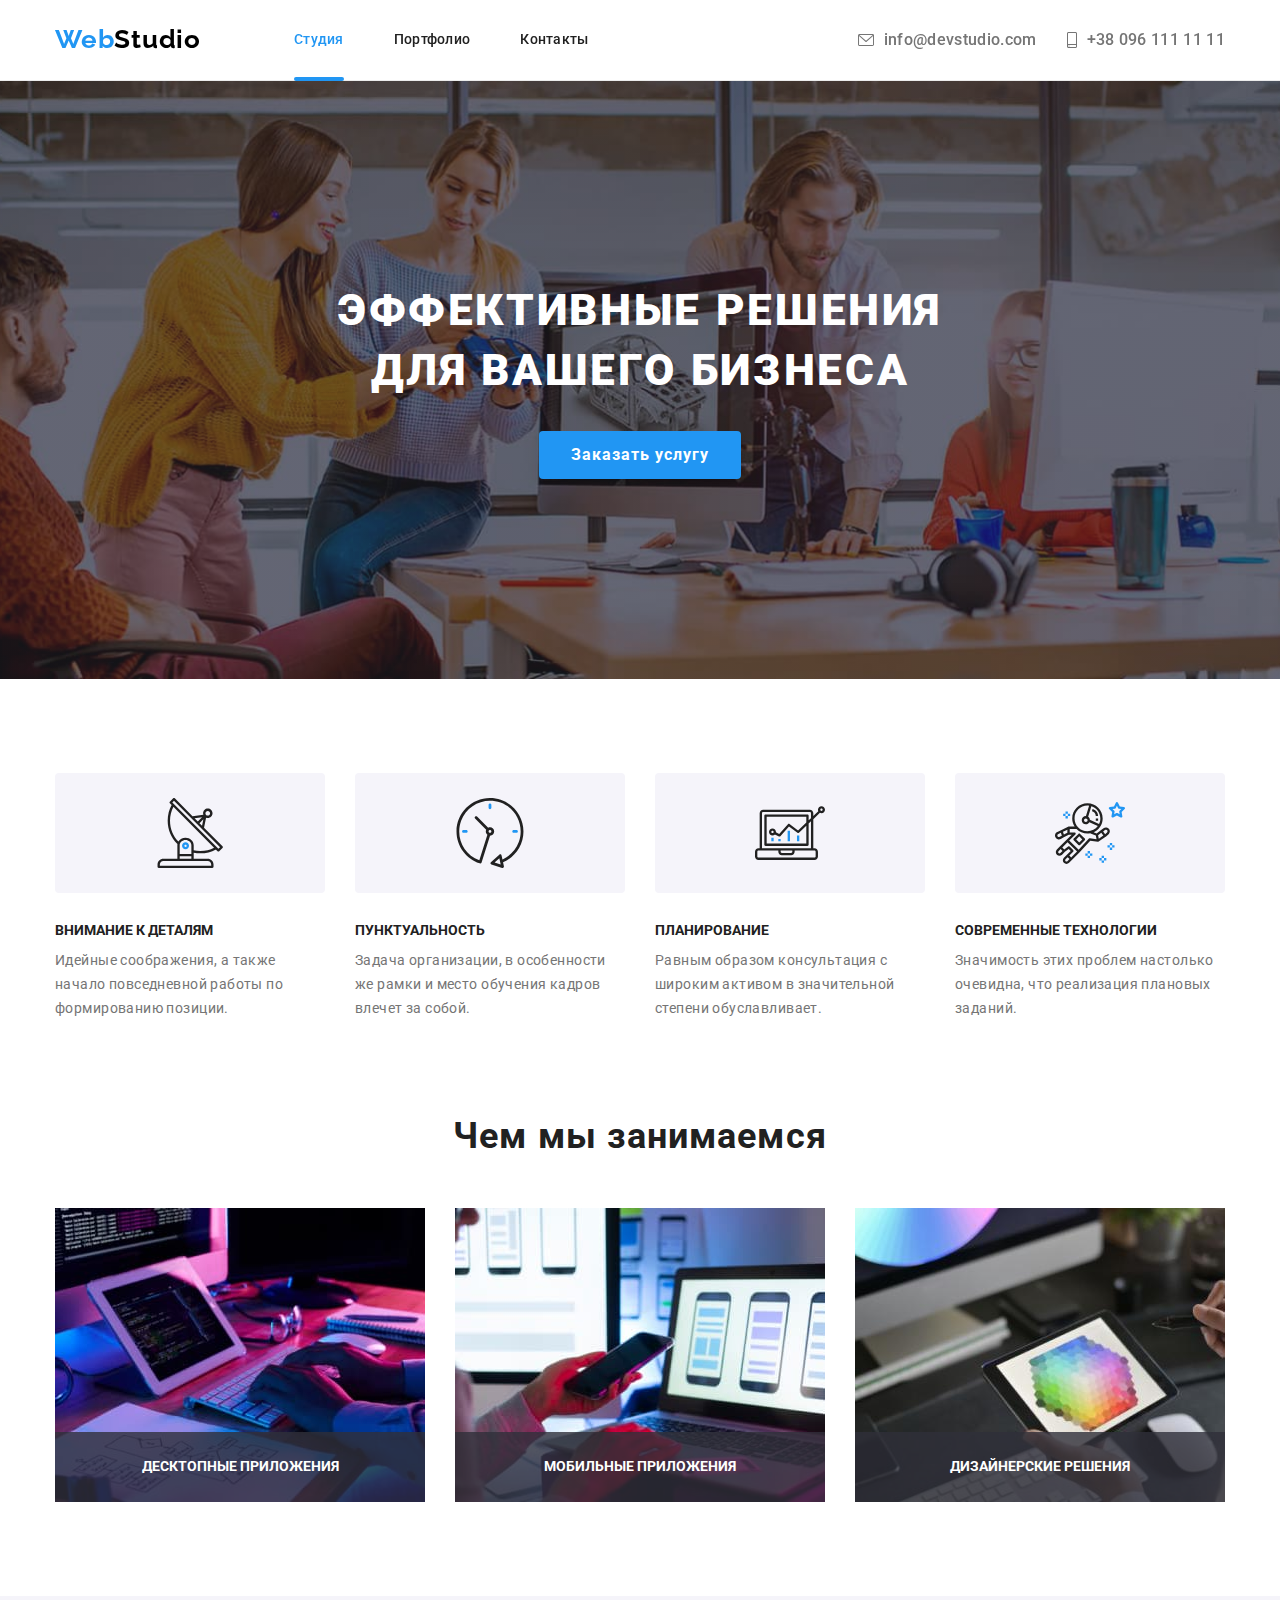
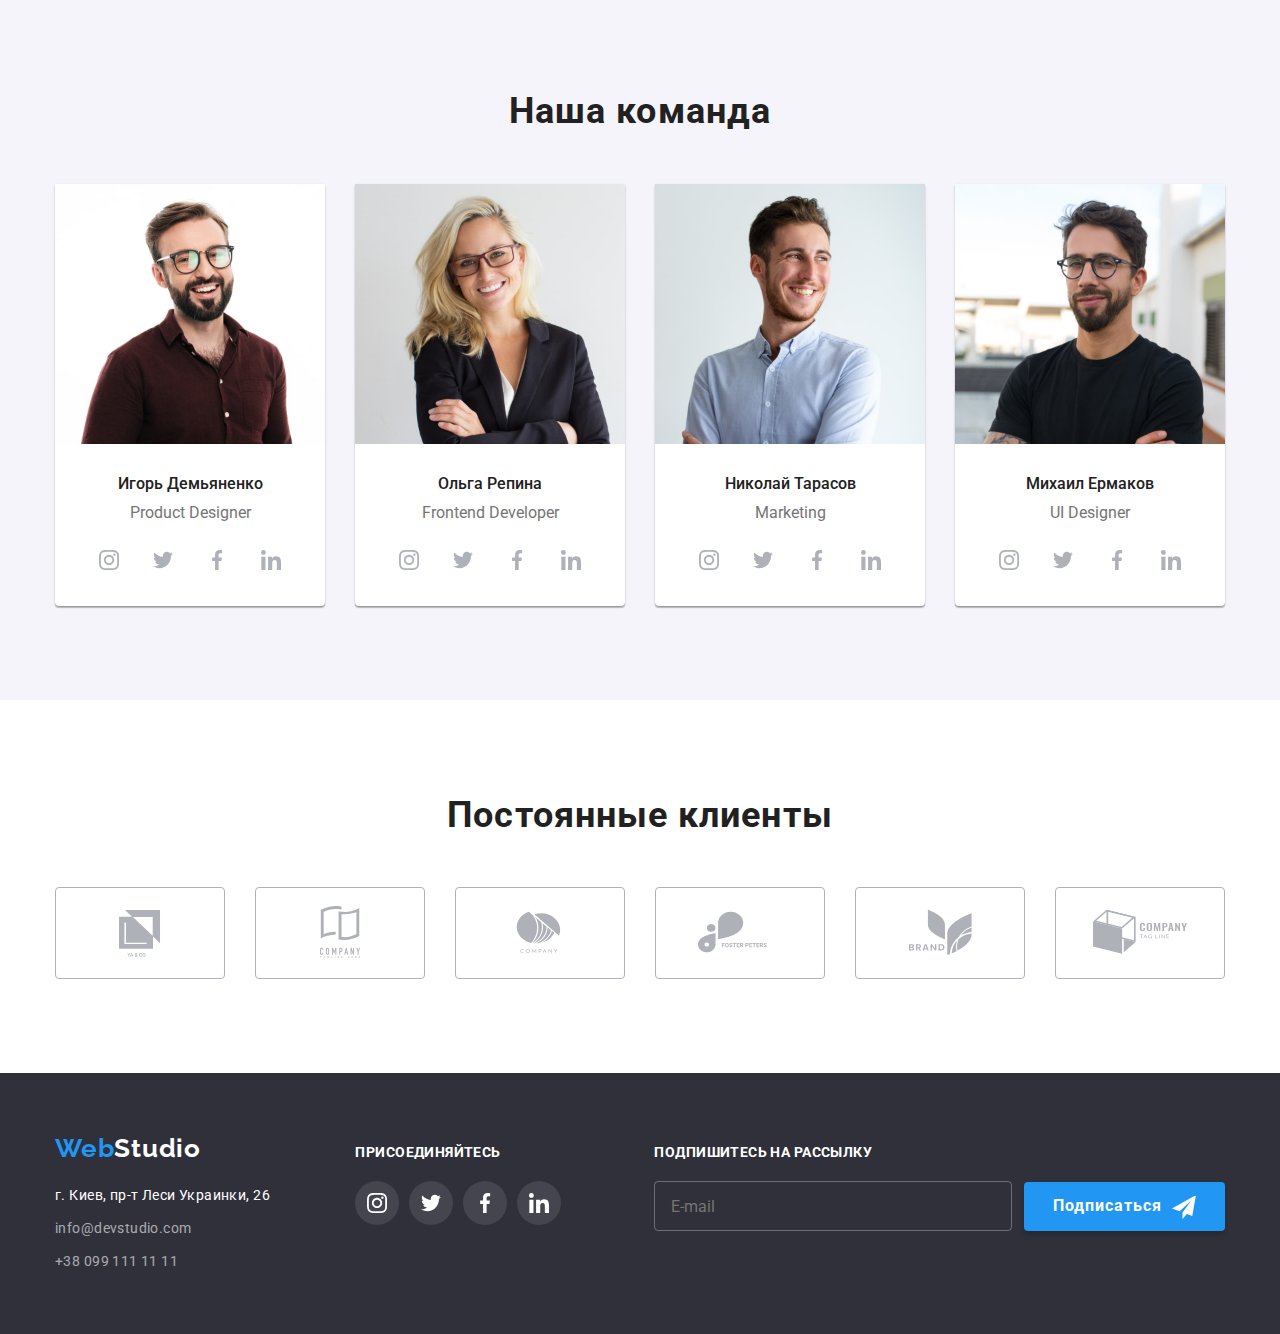
==== commit 3ded1626: "дз8 готово" ====
--- a/index.html
+++ b/index.html
@@ -18,47 +18,69 @@
     <header class="page-header">
         <!-- навигация -->
         <div class="container container__page-header">
+            <a href="./index.html" class="page-header__logo logo">Web<span class="logo__black">Studio</span>
+        </a>
+        <button type="button" class="page-header__menu-button" 
+        aria-expanded="false" aria-controls="menu" data-menu-button>
+        <svg class="page-header__menu-icon" width="40" height="40" aria-label="Переключатель мобильного меню">
+            <use class="page-header__menu-burger" href="./images/sprite.svg#icon-burger"></use>
+            <use class="page-header__menu-close" href="./images/sprite.svg#icon-close"></use>
+        </svg>
+    </button>
+    <div class="menu" id="menu" data-menu>   
             <nav class="navigation-wrapper">
-                <a href="./index.html" class="page-header__logo logo">Web<span
-                        class="logo__black">Studio
-                    </span>
-                </a>
-                    <ul class="site-nav">
-                        <li class="site-nav__item">
-                            <a href="./index.html" class="site-nav__link site-nav__link--current">Студия</a>
-                        </li>
-                        <li class="site-nav__item">
-                            <a href="./portfolio.html" class="site-nav__link">Портфолио</a>
-                        </li>
-                        <li class="site-nav__item">
-                            <a href="/" class="site-nav__link">Контакты</a>
-                        </li>
-                    </ul>
+                <ul class="site-nav">
+                    <li class="site-nav__item">
+                        <a href="./index.html" class="site-nav__link site-nav__link--current">Студия</a>
+                    </li>
+                    <li class="site-nav__item">
+                        <a href="./portfolio.html" class="site-nav__link">Портфолио</a>
+                    </li>
+                    <li class="site-nav__item">
+                        <a href="/" class="site-nav__link">Контакты</a>
+                    </li>
+                </ul>
                 </nav>
-            
+            <div class="contacts-list">
                 <ul class="page-header__contacts contacts">
                     <li class="contacts__item">
-                        <a href="mailto:info@devstudio.com" class="contacts__link">
-                            <svg class="contacts__icon" width="16" height="12">
+                        <a href="mailto:info@devstudio.com" class="contacts__link contacts__link--mail">
+                            <svg class="contacts__icon contacts__icon--mail" width="16" height="12">
                                 <use href="./images/sprite.svg#icon-mail"></use>
                             </svg>info@devstudio.com
                         </a>
                     </li>
                     <li class="contacts__item">
-                        <a href="tel:+380961111111" class="contacts__link">
-                            <svg class="contacts__icon" width="10" height="16">
+                        <a href="tel:+380961111111" class="contacts__link contacts__link--phone">
+                            <svg class="contacts__icon contacts__icon--phone" width="10" height="16">
                                 <use href="./images/sprite.svg#icon-smartphone"></use>
                             </svg>+38 096 111 11 11
                         </a>
                     </li>
                 </ul>
-            </div>
+                <ul class="contacts-list__social">
+              <li class="contacts-list__social-item">
+                <a class="contacts-list__social-link">Instagram</a>
+              </li>
+              <li class="contacts-list__social-item">
+                <a class="contacts-list__social-link">Twitter</a>
+              </li>
+              <li class="contacts-list__social-item">
+                <a class="contacts-list__social-link">Facebook</a>
+              </li>
+              <li class="contacts-list__social-item">
+                <a class="contacts-list__social-link">LinkedIn</a>
+              </li>
+            </ul>
+          </div>
+        </div>
+      </div>
     </header>
    <main class="main">
         <!-- hero -->
         <section class="main__hero hero">
             <h1 class="hero__title">Эффективные решения <br>для вашего бизнеса</h1>
-            <button class="hero__button " type="button" data-modal-open>Заказать услугу</button>
+            <button class="hero__button main-btn" type="button" data-modal-open>Заказать услугу</button>
         </section>
         <!-- особенности -->
         <section class="section">
@@ -115,21 +137,21 @@
                 <ul class="work">
                     <li class="work__item">
                         <div class="work__thumb">
-                            <img class="work__img" src="./images/desktop_applications.jpg" alt="Десктопные приложения"
+                            <img class="work__img" src="./images/desktop/index/desktop_applications.jpg" alt="Десктопные приложения"
                                 width="370" />
                             <p class="work__title ">Десктопные приложения</p>
                         </div>
                     </li>
                     <li class="work__item">
                         <div class="work__thumb">
-                            <img class="work__img" src="./images/mobile_applications.jpg" alt="Мобильные приложения"
+                            <img class="work__img" src="./images/desktop/index/mobile_applications.jpg" alt="Мобильные приложения"
                                 width="370" />
                             <p class="work__title ">Мобильные приложения</p>
                         </div>
                     </li>
                     <li class="work__item">
                         <div class="work__thumb">
-                            <img class="work__img" src="./images/design_solutions.jpg" alt="Дизайнерские решения"
+                            <img class="work__img" src="./images/desktop/index/design_solutions.jpg" alt="Дизайнерские решения"
                                 width="370" />
                             <p class="work__title ">Дизайнерские решения</p>
                         </div>
@@ -143,8 +165,12 @@
                 <h2 class="section__title">Наша команда</h2>
                     <ul class="team team__margin">
                         <li class="team__item">
-                            <img class="team__img" src="./images/product_designer.jpg" alt="Игорь Демьяненко"
-                                width="370" />
+                            <picture>
+                                <source srcset="./images/desktop/index/product_designer.jpg 1x, ./images/desktop/index/product_designer@2x.jpg 2x" media="(min-width: 1200px)">
+                                <source srcset="./images/tablet/index/product_designer_tab.jpg 1x, ./images/tablet/index/product_designer_tab@2x.jpg 2x" media="(min-width: 768px)">
+                                <source srcset="./images/mobile/index/product_designer_mob.jpg 1x, ./images/mobile/index/product_designer_mob@2x.jpg 2x" media="(min-width: 480px)">
+                                <img class="team__img" src="./images/desktop/index/product_designer.jpg" alt="Игорь Демьяненко" width="370" />
+                            </picture>
                             <div class="team__thumb">
                                 <h3 class="team__title">Игорь Демьяненко</h3>
                                 <p lang="en" class="team__text">Product Designer</p>
@@ -181,8 +207,12 @@
                                 </div>
                         </li>
                         <li class="team__item">
-                            <img class="team__img" src="./images/frontend_developer.jpg" alt="Ольга Репина"
-                                width="370" />
+                                <picture>
+                                    <source srcset="./images/desktop/index/frontend_developer.jpg 1x, ./images/desktop/index/frontend_developer@2x.jpg 2x" media="(min-width: 1200px)">
+                                    <source srcset="./images/tablet/index/frontend_developer_tab.jpg 1x, ./images/tablet/index/frontend_developer_tab@2x.jpg 2x" media="(min-width: 768px)">
+                               <source srcset="./images/mobile/index/frontend_developer_mob.jpg 1x, ./images/mobile/index/frontend_developer_mob@2x.jpg 2x" media="(min-width: 480px)">
+                                <img class="team__img" src="./images/desktop/index/frontend_developer.jpg" alt="Ольга Репина" width="370" />
+                            </picture>
                             <div class="team__thumb">
                                 <h3 class="team__title">Ольга Репина</h3>
                                 <p lang="en" class="team__text">Frontend Developer</p>
@@ -220,7 +250,12 @@
                             </div>
                         </li>
                         <li class="team__item">
-                            <img class="team__img" src="./images/marketing.jpg" alt="Николай Тарасов" width="370" />
+                            <picture>
+                                <source srcset="./images/desktop/index/marketing.jpg 1x, ./images/desktop/index/marketing@2x.jpg 2x" media="(min-width: 1200px)">
+                                <source srcset="./images/tablet/index/marketing_tab.jpg 1x, ./images/tablet/index/marketing_tab@2x.jpg 2x" media="(min-width: 768px)">
+                                <source srcset="./images/mobile/index/marketing_mob.jpg 1x, ./images/mobile/index/marketing_mob@2x.jpg 2x" media="(min-width: 480px)">
+                            <img class="team__img" src="./images/desktop/index/marketing.jpg" alt="Николай Тарасов" width="370" />
+                            </picture>
                             <div class="team__thumb">
                                 <h3 class="team__title">Николай Тарасов</h3>
                                 <p lang="en" class="team__text">Marketing</p>
@@ -257,7 +292,12 @@
                             </div>
                         </li>
                         <li class="team__item">
-                            <img class="team__img" src="./images/ui_designer.jpg" alt="Михаил Ермаков" width="370" />
+                        <picture>
+                            <source srcset="./images/desktop/index/ui_designer.jpg 1x, ./images/desktop/index/ui_designer@2x.jpg 2x" media="(min-width: 1200px)">
+                            <source srcset="./images/tablet/index/ui_designer_tab.jpg 1x, ./images/tablet/index/ui_designer_tab@2x.jpg 2x" media="(min-width: 768px)">
+                            <source srcset="./images/mobile/index/ui_designer_mob.jpg 1x, ./images/mobile/index/ui_designer_mob@2x.jpg 2x" media="(min-width: 480px)">
+                            <img class="team__img" src="./images/desktop/index/ui_designer.jpg" alt="Михаил Ермаков" width="370" />
+                        </picture>
                             <div class="team__thumb">
                                 <h3 class="team__title">Михаил Ермаков</h3>
                                 <p lang="en" class="team__text">UI Designer</p>
@@ -366,7 +406,7 @@
                     <ul class="address">
                         <li class="address__item">
                             <a href="https://goo.gl/maps/7974E7wmpm6zUWJ98"
-                                class="address__link address__link--white">г.
+                                class="address__link address__link--location">г.
                                 Киев, пр-т Леси
                                 Украинки, 26
                             </a>
@@ -423,7 +463,7 @@
                     <div class="mailing-form__input-wrapper">
                         <input id="user_mail" type="email" name="email" class="mailing-form__input"
                             placeholder="E-mail" />
-                        <button type="submit" class="mailing-form__button ">Подписаться
+                        <button type="submit" class="mailing-form__button main-btn">Подписаться
                             <svg class="mailing-form__icon">
                                 <use href="./images/icons.svg#icon-send"></use>
                             </svg>
@@ -434,8 +474,7 @@
     </footer>
      <!-- модальное окно -->
             <div class="backdrop backdrop--is-hidden" data-modal>
-                <div class="modal">
-                    <div class="modal__box">
+                    <div class="modal">
                         <button class="modal__close-button" type="button" data-modal-close>
                             <svg class="modal__close-icon" width="11" height="11">
                                 <use href="./images/sprite.svg#icon-close"></use>
@@ -478,15 +517,14 @@
                             <input class="form__policy-checkbox visually-hidden" type="checkbox" id="policy_check">
                             <label class="form__policy-box" for="policy_check">Соглашаюсь с рассылкой и принимаю
                                 &nbsp;<a href="/">Условия договора</a></label>
-                            <button type="submit" class="form__button ">Отправить</button>
+                            <button type="submit" class="form__button main-btn">Отправить</button>
                         </form>
                     </div>
                 </div>
-            </div>
     <!-- скрипты -->
     <script src="./js/modal.js"></script>
     <script src="./js/js-form.js"></script>
-
+    <script src="./js/mobile-menu.js"></script>
 </body>
 
-</html>
+</html>--- a/css/main.min.css
+++ b/css/main.min.css
@@ -3,5 +3,5 @@
  Consolas,  'Liberation Mono',  Menlo,- monospace;font-size:1em}small{font-size:80%}sub,sup{font-size:75%;line-height:0;position:relative;vertical-align:baseline}sub{bottom:-0.25em}sup{top:-0.5em}table{text-indent:0;border-color:inherit}button,input,optgroup,select,textarea{font-family:inherit;font-size:100%;line-height:1.15;margin:0}button,select{text-transform:none}button,[type='button'],[type='reset'],[type='submit']{-webkit-appearance:button}::-moz-focus-inner{border-style:none;padding:0}:-moz-focusring{outline:1px dotted ButtonText}:-moz-ui-invalid{box-shadow:none}legend{padding:0}progress{vertical-align:baseline}::-webkit-inner-spin-button,::-webkit-outer-spin-button{height:auto}[type='search']{-webkit-appearance:textfield;outline-offset:-2px}::-webkit-search-decoration{-webkit-appearance:none}::-webkit-file-upload-button{-webkit-appearance:button;font:inherit}summary{display:list-item}*,*::before,*::after{-webkit-box-sizing:border-box;box-sizing:border-box}body{color:var(--title-text-color);font-family:var(--primary-font),sans-serif;background-color:#fff}address{font-style:normal}ul,ol{list-style:none;margin:0;padding:0}h1,h2,h3,h4,h5,h6,p{margin:0}a{text-decoration:none;color:var(--title-text-color)}img{display:block;max-width:100%;height:auto}input,textarea{outline:none}:root{--title-text-color: #212121;--secondary-background-color: #f5f4fa;--primary-text-color: #757575;--accent-color: #2196f3;--fill-main: #afb1b8;--primary-font: 'Roboto';--secondary-font: 'Raleway';--timing-function: cubic-bezier(0.4, 0, 0.2, 1)}.container{margin-left:auto;margin-right:auto;padding-left:15px;padding-right:15px;width:1200px}.section{padding:94px 0}.section--no-padding-top{padding-top:0}.section--other-bcg{background-color:var(--secondary-background-color)}@-webkit-keyframes pulse{from{-webkit-transform:scale3d(1, 1, 1);transform:scale3d(1, 1, 1)}10%,20%{-webkit-transform:scale3d(0.9, 0.9, 0.9) rotate3d(0, 0, 1, -3deg);transform:scale3d(0.9, 0.9, 0.9) rotate3d(0, 0, 1, -3deg)}30%,50%,70%,90%{-webkit-transform:scale3d(1.1, 1.1, 1.1) rotate3d(0, 0, 1, 3deg);transform:scale3d(1.1, 1.1, 1.1) rotate3d(0, 0, 1, 3deg)}40%,60%,80%{-webkit-transform:scale3d(1.1, 1.1, 1.1) rotate3d(0, 0, 1, -3deg);transform:scale3d(1.1, 1.1, 1.1) rotate3d(0, 0, 1, -3deg)}to{-webkit-transform:scale3d(1, 1, 1);transform:scale3d(1, 1, 1)}}@keyframes pulse{from{-webkit-transform:scale3d(1, 1, 1);transform:scale3d(1, 1, 1)}10%,20%{-webkit-transform:scale3d(0.9, 0.9, 0.9) rotate3d(0, 0, 1, -3deg);transform:scale3d(0.9, 0.9, 0.9) rotate3d(0, 0, 1, -3deg)}30%,50%,70%,90%{-webkit-transform:scale3d(1.1, 1.1, 1.1) rotate3d(0, 0, 1, 3deg);transform:scale3d(1.1, 1.1, 1.1) rotate3d(0, 0, 1, 3deg)}40%,60%,80%{-webkit-transform:scale3d(1.1, 1.1, 1.1) rotate3d(0, 0, 1, -3deg);transform:scale3d(1.1, 1.1, 1.1) rotate3d(0, 0, 1, -3deg)}to{-webkit-transform:scale3d(1, 1, 1);transform:scale3d(1, 1, 1)}}.page-header{border-bottom:1px solid #ececec;position:-webkit-sticky;position:sticky;top:-1px;background-color:rgba(255,255,255,0.9);z-index:99}.container__page-header{display:-webkit-box;display:-webkit-flex;display:-ms-flexbox;display:flex}.navigation-wrapper{display:-webkit-box;display:-webkit-flex;display:-ms-flexbox;display:flex;-webkit-box-align:center;-webkit-align-items:center;-ms-flex-align:center;align-items:center}.page-header__logo{margin-right:93px}.logo{display:inline-block;color:var(--accent-color);font-family:var(--secondary-font);font-weight:700;font-size:26px;line-height:1.2;letter-spacing:0.03em}.logo__black{color:#000}.site-nav{display:-webkit-box;display:-webkit-flex;display:-ms-flexbox;display:flex}.site-nav__item{display:-webkit-box;display:-webkit-flex;display:-ms-flexbox;display:flex;-webkit-align-content:center;-ms-flex-line-pack:center;align-content:center;margin-right:40px;-webkit-box-align:center;-webkit-align-items:center;-ms-flex-align:center;align-items:center}.site-nav__item:last-child{margin-right:0}.site-nav__link{padding:32px 0;display:block;color:var(--title-text-color);font-weight:500;font-size:14px;line-height:1.1;letter-spacing:0.02em;-webkit-transition:color 250ms var(--timing-function);-o-transition:color 250ms var(--timing-function);transition:color 250ms var(--timing-function)}.site-nav__link:focus,.site-nav__link:hover{color:var(--accent-color)}.site-nav__link--current{position:relative;color:var(--accent-color)}.site-nav__link--current::after{content:'';display:block;position:absolute;width:100%;height:4px;background-color:currentColor;bottom:-1px;-webkit-border-radius:2px;border-radius:2px}.page-header__contacts{margin-left:auto}.contacts{display:-webkit-box;display:-webkit-flex;display:-ms-flexbox;display:flex}.contacts__link{display:-webkit-inline-box;display:-webkit-inline-flex;display:-ms-inline-flexbox;display:inline-flex;-webkit-box-pack:center;-webkit-justify-content:center;-ms-flex-pack:center;justify-content:center;-webkit-box-align:center;-webkit-align-items:center;-ms-flex-align:center;align-items:center;color:var(--primary-text-color);padding:32px 0;font-weight:500;font-size:14px;line-height:1.1;letter-spacing:0.02em;-webkit-transition:color 250ms var(--timing-function);-o-transition:color 250ms var(--timing-function);transition:color 250ms var(--timing-function)}.contacts__link:hover,.contacts__link:focus{color:var(--accent-color)}.contacts__item{display:-webkit-box;display:-webkit-flex;display:-ms-flexbox;display:flex;-webkit-align-content:center;-ms-flex-line-pack:center;align-content:center;margin-right:40px;-webkit-box-align:center;-webkit-align-items:center;-ms-flex-align:center;align-items:center}.contacts__item:last-child{margin-right:0}.contacts__icon{margin-right:10px;fill:var(--primary-text-color);-webkit-transition:fill 250ms var(--timing-function);-o-transition:fill 250ms var(--timing-function);transition:fill 250ms var(--timing-function)}.contacts__link:hover>.contacts__icon,.contacts__link:focus>.contacts__icon{fill:var(--accent-color)}.hero{background-color:#212121;background-image:-webkit-gradient(linear, left top, left bottom, from(rgba(47,48,58,0.4)), to(rgba(47,48,58,0.4))),url(../images/bg-1.jpg);background-image:-webkit-linear-gradient(rgba(47,48,58,0.4), rgba(47,48,58,0.4)),url(../images/bg-1.jpg);background-image:-o-linear-gradient(rgba(47,48,58,0.4), rgba(47,48,58,0.4)),url(../images/bg-1.jpg);background-image:linear-gradient(rgba(47,48,58,0.4), rgba(47,48,58,0.4)),url(../images/bg-1.jpg);-webkit-background-size:cover;background-size:cover;text-align:center;background-repeat:no-repeat;padding:200px 0;max-width:1600px}.main__hero{margin-right:auto;margin-left:auto}.hero__title{margin-bottom:30px;color:#fff;font-weight:900;font-size:44px;line-height:1.4;letter-spacing:0.06em;text-transform:uppercase}.hero__button{-webkit-border-radius:4px;border-radius:4px;border:transparent;display:inline-block;padding:10px 32px;font-family:inherit;font-weight:700;font-size:16px;line-height:1.8;letter-spacing:0.06em;cursor:pointer;color:#fff;background:var(--accent-color);-webkit-box-shadow:0px 4px 4px rgba(0,0,0,0.15);box-shadow:0px 4px 4px rgba(0,0,0,0.15)}.backdrop{position:fixed;top:0;left:0;width:100%;height:100%;background-color:rgba(0,0,0,0.2);opacity:1;visibility:visible;-webkit-transition:opacity 250ms var(--timing-function),visibility 250ms var(--timing-function);-o-transition:opacity 250ms var(--timing-function),visibility 250ms var(--timing-function);transition:opacity 250ms var(--timing-function),visibility 250ms var(--timing-function);z-index:100}.backdrop.backdrop--is-hidden{visibility:hidden;opacity:0;pointer-events:none}.backdrop--is-hidden>.modal__box{-webkit-transform:translate(-50%, -50%) scale(1.3);-ms-transform:translate(-50%, -50%) scale(1.3);transform:translate(-50%, -50%) scale(1.3)}.modal__box{position:absolute;top:50%;left:50%;width:528px;min-height:581px;padding:40px;background-color:#fff;-webkit-box-shadow:0px 1px 3px rgba(0,0,0,0.12),0px 1px 1px rgba(0,0,0,0.14),0px 2px 1px rgba(0,0,0,0.2);box-shadow:0px 1px 3px rgba(0,0,0,0.12),0px 1px 1px rgba(0,0,0,0.14),0px 2px 1px rgba(0,0,0,0.2);-webkit-border-radius:4px;border-radius:4px;-webkit-transform:translate(-50%, -50%) scale(1);-ms-transform:translate(-50%, -50%) scale(1);transform:translate(-50%, -50%) scale(1);-webkit-transition:-webkit-transform 250ms var(--timing-function);transition:-webkit-transform 250ms var(--timing-function);-o-transition:transform 250ms var(--timing-function);transition:transform 250ms var(--timing-function);transition:transform 250ms var(--timing-function), -webkit-transform 250ms var(--timing-function)}.modal__close-icon{position:absolute;fill:#000;-webkit-transition:fill 250ms var(--timing-function);-o-transition:fill 250ms var(--timing-function);transition:fill 250ms var(--timing-function)}.modal__close-button:hover>.modal__close-icon,.modal__close-button:focus>.modal__close-icon{fill:var(--accent-color)}.modal__close-button{position:absolute;display:-webkit-box;display:-webkit-flex;display:-ms-flexbox;display:flex;-webkit-box-pack:center;-webkit-justify-content:center;-ms-flex-pack:center;justify-content:center;-webkit-box-align:center;-webkit-align-items:center;-ms-flex-align:center;align-items:center;width:30px;height:30px;top:8px;right:8px;background-color:#fff;border:1px solid rgba(0,0,0,0.1);-webkit-border-radius:50%;border-radius:50%;cursor:pointer}.modal__headline{font-size:20px;line-height:1.5;text-align:center;letter-spacing:0.03em;color:var(--title-text-color)}.modal__form{margin-top:12px}.form{text-align:center}.form__label{display:-webkit-box;display:-webkit-flex;display:-ms-flexbox;display:flex;-webkit-box-orient:vertical;-webkit-box-direction:normal;-webkit-flex-direction:column;-ms-flex-direction:column;flex-direction:column;-webkit-box-align:baseline;-webkit-align-items:baseline;-ms-flex-align:baseline;align-items:baseline;margin-bottom:10px;color:var(--primary-text-color);font-size:12px;position:relative}.form__label--comment{margin-bottom:20px}.form__input,.form__textarea{width:100%;height:40px;border:1px solid rgba(33,33,33,0.2);-webkit-border-radius:4px;border-radius:4px;margin-top:4px;padding:12px 15px 12px 42px;-webkit-transition:border 250ms var(--timing-function);-o-transition:border 250ms var(--timing-function);transition:border 250ms var(--timing-function)}.form__input :focus,.form__input:hover,.form__textarea :focus,.form__textarea:hover{border:1px solid var(--accent-color)}.form__textarea{font-size:12px;letter-spacing:0.01em;line-height:1.14;resize:none;height:120px;padding:12px 16px}.form__textarea::-webkit-input-placeholder{color:rgba(117,117,117,0.5)}.form__textarea:-ms-input-placeholder{color:rgba(117,117,117,0.5)}.form__textarea::-ms-input-placeholder{color:rgba(117,117,117,0.5)}.form__textarea::placeholder{color:rgba(117,117,117,0.5)}.form__policy-box{font-size:14px;color:var(--primary-text-color);margin-bottom:30px;display:-webkit-box;display:-webkit-flex;display:-ms-flexbox;display:flex;-webkit-box-align:center;-webkit-align-items:center;-ms-flex-align:center;align-items:center;-webkit-box-pack:center;-webkit-justify-content:center;-ms-flex-pack:center;justify-content:center}.form__policy-box::before{content:'';display:block;cursor:pointer;width:16px;height:15px;border:2px solid var(--title-text-color);-webkit-border-radius:2px;border-radius:2px;margin-right:7px;-webkit-transition:border 250ms var(--timing-function);-o-transition:border 250ms var(--timing-function);transition:border 250ms var(--timing-function)}.form__policy-checkbox:checked+.form__policy-box::before{background-image:url(../images/icon-check.svg);border-color:var(--accent-color);background-color:var(--accent-color);background-repeat:no-repeat;background-position:center;-webkit-background-size:contain;background-size:contain;-webkit-background-origin:border-box;background-origin:border-box}.form__policy-checkbox:hover+.form__policy-box::before,.form__policy-checkbox:focus+.form__policy-box::before{border:2px solid var(--accent-color)}.form__policy-box a{color:var(--accent-color);text-decoration:underline}.form__button{-webkit-border-radius:4px;border-radius:4px;border:transparent;font-family:inherit;font-weight:700;font-size:16px;line-height:1.8;letter-spacing:0.06em;cursor:pointer;color:#fff;background:var(--accent-color);-webkit-box-shadow:0px 4px 4px rgba(0,0,0,0.15);box-shadow:0px 4px 4px rgba(0,0,0,0.15);padding:10px 55px;-webkit-transition:-webkit-box-shadow 250ms var(--timing-function);transition:-webkit-box-shadow 250ms var(--timing-function);-o-transition:box-shadow 250ms var(--timing-function);transition:box-shadow 250ms var(--timing-function);transition:box-shadow 250ms var(--timing-function), -webkit-box-shadow 250ms var(--timing-function)}.form__button:hover,.form__button:focus{-webkit-box-shadow:2px 2px 10px 2px rgba(0,0,0,0.4);box-shadow:2px 2px 10px 2px rgba(0,0,0,0.4)}.form__input-icon{display:block;width:18px;height:18px;position:absolute;top:50%;left:10px;fill:var(--title-text-color);-webkit-transition:fill 250ms var(--timing-function);-o-transition:fill 250ms var(--timing-function);transition:fill 250ms var(--timing-function)}.form__input:focus+.form__input-icon,.form__input:hover+.form__input-icon{fill:var(--accent-color)}.form__policy-checkbox.visually-hidden{position:absolute;width:1px;height:1px;margin:-1px;border:0px;padding:0px;clip:rect(0 0 0 0);overflow:hidden}.section__title.visually-hidden{position:absolute;width:1px;height:1px;margin:-1px;border:0px;padding:0px;clip:rect(0 0 0 0);overflow:hidden}.features{display:-webkit-box;display:-webkit-flex;display:-ms-flexbox;display:flex}.features__wrap{display:-webkit-box;display:-webkit-flex;display:-ms-flexbox;display:flex;-webkit-box-pack:center;-webkit-justify-content:center;-ms-flex-pack:center;justify-content:center;-webkit-box-align:center;-webkit-align-items:center;-ms-flex-align:center;align-items:center;margin-bottom:30px;width:270px;height:120px;background:#f5f4fa;-webkit-border-radius:4px;border-radius:4px}.features__icon{width:70px;height:70px}.features__title{margin-bottom:10px;color:var(--title-text-color);font-weight:700;font-size:14px;line-height:1.14;letter-spacing:0.03em;text-transform:uppercase}.features__text{color:var(--primary-text-color);font-size:14px;line-height:1.71;letter-spacing:0.03em}.features__item{margin-right:30px}.features__item:last-child{margin-right:0}.section__title{text-align:center;margin-bottom:50px;font-weight:700;font-size:36px;line-height:1.2;letter-spacing:0.03em}.work{display:-webkit-box;display:-webkit-flex;display:-ms-flexbox;display:flex}.work__item{margin-right:30px}.work__item:last-child{margin-right:0}.work__title{display:-webkit-box;display:-webkit-flex;display:-ms-flexbox;display:flex;-webkit-box-align:center;-webkit-align-items:center;-ms-flex-align:center;align-items:center;-webkit-box-pack:center;-webkit-justify-content:center;-ms-flex-pack:center;justify-content:center;position:absolute;bottom:0;width:100%;height:70px;color:#fff;background-color:rgba(47,48,58,0.8);font-weight:700;font-size:14px;line-height:1.14;letter-spacing:0.03em;text-transform:uppercase}.work__thumb{position:relative;overflow:hidden}.section__title{text-align:center;margin-bottom:50px;font-weight:700;font-size:36px;line-height:1.2;letter-spacing:0.03em}.team{margin-left:-30px;display:-webkit-box;display:-webkit-flex;display:-ms-flexbox;display:flex;-webkit-flex-wrap:wrap;-ms-flex-wrap:wrap;flex-wrap:wrap}.team__item{background:#fff;-webkit-flex-basis:-webkit-calc(100% / 4 - 30px);-ms-flex-preferred-size:calc(100% / 4 - 30px);flex-basis:calc(100% / 4 - 30px);margin-left:30px;-webkit-box-shadow:0px 1px 3px rgba(0,0,0,0.12),0px 1px 1px rgba(0,0,0,0.14),0px 2px 1px rgba(0,0,0,0.2);box-shadow:0px 1px 3px rgba(0,0,0,0.12),0px 1px 1px rgba(0,0,0,0.14),0px 2px 1px rgba(0,0,0,0.2);-webkit-border-radius:4px;border-radius:4px}.team__thumb{padding:30px 0}.team__title{margin-bottom:10px;text-align:center;font-weight:500;font-size:16px;line-height:1.2;letter-spacing:0.03em}.team__text{margin-bottom:16px;text-align:center;color:var(--primary-text-color);font-size:16px;line-height:1.2;letter-spacing:0.03em}.social{display:-webkit-box;display:-webkit-flex;display:-ms-flexbox;display:flex;-webkit-box-pack:center;-webkit-justify-content:center;-ms-flex-pack:center;justify-content:center}.social__item{display:-webkit-box;display:-webkit-flex;display:-ms-flexbox;display:flex;-webkit-box-pack:center;-webkit-justify-content:center;-ms-flex-pack:center;justify-content:center;margin-right:10px}.social__item:last-child{margin-right:0}.social__icon{width:20px;height:20px;fill:var(--fill-main);-webkit-transition:fill 250ms var(--timing-function);-o-transition:fill 250ms var(--timing-function);transition:fill 250ms var(--timing-function)}.social__link:hover>.social__icon,.social__link:focus>.social__icon{fill:#fff}.social__link{background-color:#fff;-webkit-border-radius:50%;border-radius:50%;width:44px;height:44px;display:-webkit-inline-box;display:-webkit-inline-flex;display:-ms-inline-flexbox;display:inline-flex;-webkit-box-pack:center;-webkit-justify-content:center;-ms-flex-pack:center;justify-content:center;-webkit-box-align:center;-webkit-align-items:center;-ms-flex-align:center;align-items:center;-webkit-transition:background-color 250ms var(--timing-function);-o-transition:background-color 250ms var(--timing-function);transition:background-color 250ms var(--timing-function)}.social__link:hover,.social__link:focus{background-color:var(--accent-color)}.section__title{text-align:center;margin-bottom:50px;font-weight:700;font-size:36px;line-height:1.2;letter-spacing:0.03em}.customer{display:-webkit-box;display:-webkit-flex;display:-ms-flexbox;display:flex}.customer__item{display:-webkit-box;display:-webkit-flex;display:-ms-flexbox;display:flex;-webkit-box-pack:center;-webkit-justify-content:center;-ms-flex-pack:center;justify-content:center;margin-right:30px}.customer__item:last-child{margin-right:0}.customer__logo{width:106px;height:60px;fill:var(--fill-main);-webkit-transition:fill 250ms var(--timing-function);-o-transition:fill 250ms var(--timing-function);transition:fill 250ms var(--timing-function)}.customer__link:hover>.customer__logo,.customer__link:focus>.customer__logo{fill:var(--accent-color)}.customer__link{display:-webkit-box;display:-webkit-flex;display:-ms-flexbox;display:flex;-webkit-box-pack:center;-webkit-justify-content:center;-ms-flex-pack:center;justify-content:center;-webkit-box-align:center;-webkit-align-items:center;-ms-flex-align:center;align-items:center;width:170px;height:92px;border:1px solid var(--fill-main);-webkit-border-radius:4px;border-radius:4px;-webkit-transition:border 250ms var(--timing-function);-o-transition:border 250ms var(--timing-function);transition:border 250ms var(--timing-function)}.customer__link:hover,.customer__link:focus{border:1px solid var(--accent-color)}.menu-panel{display:-webkit-box;display:-webkit-flex;display:-ms-flexbox;display:flex;-webkit-box-pack:center;-webkit-justify-content:center;-ms-flex-pack:center;justify-content:center}.section__menu-panel{margin-bottom:50px}.menu-panel__item{margin-right:8px}.menu-panel__item:last-child{margin-right:0}.menu-panel__button{border:transparent;-webkit-border-radius:4px;border-radius:4px;text-align:center;padding:6px 22px;font-family:inherit;cursor:pointer;font-weight:500;font-size:16px;line-height:1.6;-webkit-transition:background-color 250ms var(--timing-function),color 250ms var(--timing-function),-webkit-box-shadow 250ms var(--timing-function);transition:background-color 250ms var(--timing-function),color 250ms var(--timing-function),-webkit-box-shadow 250ms var(--timing-function);-o-transition:background-color 250ms var(--timing-function),color 250ms var(--timing-function),box-shadow 250ms var(--timing-function);transition:background-color 250ms var(--timing-function),color 250ms var(--timing-function),box-shadow 250ms var(--timing-function);transition:background-color 250ms var(--timing-function),color 250ms var(--timing-function),box-shadow 250ms var(--timing-function),-webkit-box-shadow 250ms var(--timing-function)}.menu-panel__button:hover,.menu-panel__button:focus{background-color:var(--accent-color);color:#fff;-webkit-box-shadow:0px 1px 1px rgba(0,0,0,0.12),0px 4px 4px rgba(0,0,0,0.06),1px 4px 6px rgba(0,0,0,0.16);box-shadow:0px 1px 1px rgba(0,0,0,0.12),0px 4px 4px rgba(0,0,0,0.06),1px 4px 6px rgba(0,0,0,0.16)}.menu-panel__button:active{background-color:var(--accent-color);color:#fff}.section__title.visually-hidden{position:absolute;width:1px;height:1px;margin:-1px;border:0px;padding:0px;clip:rect(0 0 0 0);overflow:hidden}.section__portfolio{margin-left:-30px;margin-top:-30px}.portfolio{display:-webkit-box;display:-webkit-flex;display:-ms-flexbox;display:flex;-webkit-flex-wrap:wrap;-ms-flex-wrap:wrap;flex-wrap:wrap}.portfolio__thumb{position:relative;overflow:hidden}.portfolio__img{display:block}.portfolio__overlay{position:absolute;padding:63px 24px;top:0;left:0;font-size:18px;line-height:1.55;letter-spacing:0.03em;color:#fff;background-color:rgba(33,150,243,0.9);width:100%;height:100%;-webkit-transition:-webkit-transform 250ms var(--timing-function);transition:-webkit-transform 250ms var(--timing-function);-o-transition:transform 250ms var(--timing-function);transition:transform 250ms var(--timing-function);transition:transform 250ms var(--timing-function), -webkit-transform 250ms var(--timing-function);-webkit-transform:translateY(100%);-ms-transform:translateY(100%);transform:translateY(100%)}.portfolio__link:hover .portfolio__overlay,.portfolio__link:focus .portfolio__overlay{-webkit-transform:translateY(0);-ms-transform:translateY(0);transform:translateY(0)}.portfolio__item{cursor:pointer;-webkit-flex-basis:-webkit-calc(100% / 3 - 30px);-ms-flex-preferred-size:calc(100% / 3 - 30px);flex-basis:calc(100% / 3 - 30px);margin-left:30px;margin-top:30px}.portfolio__link{display:block;-webkit-transition:-webkit-box-shadow 250ms var(--timing-function);transition:-webkit-box-shadow 250ms var(--timing-function);-o-transition:box-shadow 250ms var(--timing-function);transition:box-shadow 250ms var(--timing-function);transition:box-shadow 250ms var(--timing-function), -webkit-box-shadow 250ms var(--timing-function)}.portfolio__link:hover,.portfolio__link:focus{-webkit-box-shadow:0px 1px 1px rgba(0,0,0,0.12),0px 4px 4px rgba(0,0,0,0.06),1px 4px 6px rgba(0,0,0,0.16);box-shadow:0px 1px 1px rgba(0,0,0,0.12),0px 4px 4px rgba(0,0,0,0.06),1px 4px 6px rgba(0,0,0,0.16)}.portfolio__description{border:1px solid #eeeeee;padding:20px 24px}.portfolio__title{margin-bottom:4px;font-weight:700;font-size:18px;line-height:2;letter-spacing:0.06em}.portfolio__text{color:var(--primary-text-color);font-size:16px;line-height:1.9;letter-spacing:0.03em}.page-footer{background-color:#2f303a;padding:60px 0}.container__page-footer{display:-webkit-box;display:-webkit-flex;display:-ms-flexbox;display:flex;-webkit-box-align:baseline;-webkit-align-items:baseline;-ms-flex-align:baseline;align-items:baseline}.page-footer__wrapper{-webkit-box-flex:1;-webkit-flex-grow:1;-ms-flex-positive:1;flex-grow:1}.page-footer__logo{margin-bottom:20px}.logo{display:inline-block;color:var(--accent-color);font-family:var(--secondary-font);font-weight:700;font-size:26px;line-height:1.2;letter-spacing:0.03em}.logo__white{color:#fff}.address__item{margin-bottom:9px}.address__item:last-child{margin-bottom:0}.address__link{font-size:14px;line-height:1.71;letter-spacing:0.03em;color:rgba(255,255,255,0.6);-webkit-transition:color 250ms var(--timing-function);-o-transition:color 250ms var(--timing-function);transition:color 250ms var(--timing-function)}.address__link:focus,.address__link:hover{color:var(--accent-color)}.address__link--white{color:#fff}.page-footer__form{margin-left:93px}.mailing-form__label{font-weight:700;font-size:14px;line-height:1.14;letter-spacing:0.03em;text-transform:uppercase;color:#fff;margin-bottom:20px}.mailing-form__input-wrapper{margin-top:20px;display:-webkit-box;display:-webkit-flex;display:-ms-flexbox;display:flex;-webkit-box-align:end;-webkit-align-items:flex-end;-ms-flex-align:end;align-items:flex-end}.mailing-form__input{color:rgba(255,255,255,0.6);padding:15px 16px;width:358px;height:50px;border:1px solid rgba(255,255,255,0.3);-webkit-border-radius:4px;border-radius:4px;background-color:transparent;-webkit-transition:border 250ms var(--timing-function);-o-transition:border 250ms var(--timing-function);transition:border 250ms var(--timing-function)}.mailing-form__input:hover,.mailing-form__input:focus{border:1px solid var(--accent-color)}.mailing-form__input:not(placeholder-shown){color:#fff}.mailing-form__button{-webkit-border-radius:4px;border-radius:4px;border:transparent;font-family:inherit;font-weight:700;font-size:16px;line-height:1.8;letter-spacing:0.06em;cursor:pointer;color:#fff;background:var(--accent-color);-webkit-box-shadow:0px 4px 4px rgba(0,0,0,0.15);box-shadow:0px 4px 4px rgba(0,0,0,0.15);-webkit-box-align:center;-webkit-align-items:center;-ms-flex-align:center;align-items:center;display:-webkit-box;display:-webkit-flex;display:-ms-flexbox;display:flex;padding:10px 29px;margin-left:12px;-webkit-transition:-webkit-box-shadow 250ms var(--timing-function);transition:-webkit-box-shadow 250ms var(--timing-function);-o-transition:box-shadow 250ms var(--timing-function);transition:box-shadow 250ms var(--timing-function);transition:box-shadow 250ms var(--timing-function), -webkit-box-shadow 250ms var(--timing-function)}.mailing-form__button:hover,.mailing-form__button:focus{-webkit-box-shadow:0px 0px 2px #fff, 0px 0px 4px #fff;box-shadow:0px 0px 2px #fff, 0px 0px 4px #fff}.mailing-form__icon{margin-left:10px;width:24px;height:24px;fill:#fff}.mailing-form__button:hover>.mailing-form__icon,.mailing-form__button:focus>.mailing-form__icon{-webkit-filter:drop-shadow(0px 4px 4px rgba(0,0,0,0.15));filter:drop-shadow(0px 4px 4px rgba(0,0,0,0.15));-webkit-animation-name:pulse;animation-name:pulse;-webkit-animation-duration:2500ms;animation-duration:2500ms}.page-footer__text{font-weight:700;font-size:14px;line-height:1.14;letter-spacing:0.03em;text-transform:uppercase;color:#fff;margin-bottom:20px}.page-footer__social-thumb{margin-left:70px}.social{display:-webkit-box;display:-webkit-flex;display:-ms-flexbox;display:flex;-webkit-box-pack:center;-webkit-justify-content:center;-ms-flex-pack:center;justify-content:center}.social__item{display:-webkit-box;display:-webkit-flex;display:-ms-flexbox;display:flex;-webkit-box-pack:center;-webkit-justify-content:center;-ms-flex-pack:center;justify-content:center;margin-right:10px}.social__item:last-child{margin-right:0}.social__icon{width:20px;height:20px;fill:var(--fill-main);-webkit-transition:fill 250ms var(--timing-function);-o-transition:fill 250ms var(--timing-function);transition:fill 250ms var(--timing-function)}.social__icon--white{fill:#fff}.social__link{background-color:#fff;-webkit-border-radius:50%;border-radius:50%;width:44px;height:44px;display:-webkit-inline-box;display:-webkit-inline-flex;display:-ms-inline-flexbox;display:inline-flex;-webkit-box-pack:center;-webkit-justify-content:center;-ms-flex-pack:center;justify-content:center;-webkit-box-align:center;-webkit-align-items:center;-ms-flex-align:center;align-items:center;-webkit-transition:background-color 250ms var(--timing-function);-o-transition:background-color 250ms var(--timing-function);transition:background-color 250ms var(--timing-function)}.social__link:hover,.social__link:focus{background-color:var(--accent-color)}.social__link--grey-bcg{background-color:rgba(255,255,255,0.1)}
+ monospace;font-size:1em}small{font-size:80%}sub,sup{font-size:75%;line-height:0;position:relative;vertical-align:baseline}sub{bottom:-0.25em}sup{top:-0.5em}table{text-indent:0;border-color:inherit}button,input,optgroup,select,textarea{font-family:inherit;font-size:100%;line-height:1.15;margin:0}button,select{text-transform:none}button,[type='button'],[type='reset'],[type='submit']{-webkit-appearance:button}::-moz-focus-inner{border-style:none;padding:0}:-moz-focusring{outline:1px dotted ButtonText}:-moz-ui-invalid{box-shadow:none}legend{padding:0}progress{vertical-align:baseline}::-webkit-inner-spin-button,::-webkit-outer-spin-button{height:auto}[type='search']{-webkit-appearance:textfield;outline-offset:-2px}::-webkit-search-decoration{-webkit-appearance:none}::-webkit-file-upload-button{-webkit-appearance:button;font:inherit}summary{display:list-item}*,*::before,*::after{-webkit-box-sizing:border-box;box-sizing:border-box}body{color:var(--title-text-color);font-family:var(--primary-font),sans-serif;background-color:#fff}address{font-style:normal}ul,ol{list-style:none;margin:0;padding:0}h1,h2,h3,h4,h5,h6,p{margin:0}a{text-decoration:none;color:var(--title-text-color)}input,textarea{outline:none}img{display:block;max-width:100%;height:auto}:root{--title-text-color: #212121;--secondary-background-color: #f5f4fa;--primary-text-color: #757575;--accent-color: #2196f3;--fill-main: #afb1b8;--primary-font: 'Roboto';--secondary-font: 'Raleway';--timing-function: cubic-bezier(0.4, 0, 0.2, 1)}.container{margin-left:auto;margin-right:auto;padding-left:15px;padding-right:15px}@media screen and (min-width: 480px){.container{width:480px}}@media screen and (min-width: 768px){.container{width:768px}}@media screen and (min-width: 1200px){.container{width:1200px}}.logo{color:var(--accent-color);font-family:var(--secondary-font);font-weight:700;font-size:24px;line-height:1.1;letter-spacing:0.03em}@media screen and (min-width: 1200px){.logo{font-size:26px;line-height:1.2}}.main-btn{display:-webkit-box;display:-webkit-flex;display:-ms-flexbox;display:flex;-webkit-box-pack:center;-webkit-justify-content:center;-ms-flex-pack:center;justify-content:center;-webkit-box-align:center;-webkit-align-items:center;-ms-flex-align:center;align-items:center;text-align:center;margin:0 auto;font-family:inherit;font-weight:700;font-size:16px;line-height:1.8;letter-spacing:0.06em;background-color:var(--accent-color);-webkit-box-shadow:0px 4px 4px rgba(0,0,0,0.15);box-shadow:0px 4px 4px rgba(0,0,0,0.15);cursor:pointer;color:#fff;-webkit-border-radius:4px;border-radius:4px;border:transparent;-webkit-transition:background-color 250ms var(--timing-function);-o-transition:background-color 250ms var(--timing-function);transition:background-color 250ms var(--timing-function)}.main-btn:hover,.main-btn:focus{background-color:#006FC9}.section__title{text-align:center;margin-bottom:30px;font-size:28px;line-height:1.18}@media screen and (min-width: 1200px){.section__title{text-align:center;margin-bottom:50px;font-weight:700;font-size:36px;line-height:1.2;letter-spacing:0.03em}}.section{padding:60px 0}@media screen and (min-width: 1200px){.section{padding:94px 0}.section--no-padding-top{padding-top:0px}}.section--other-bcg{background-color:var(--secondary-background-color)}.visually-hidden{position:absolute;width:1px;height:1px;margin:-1px;border:0px;padding:0px;clip:rect(0 0 0 0);overflow:hidden}@-webkit-keyframes pulse{from{-webkit-transform:scale3d(1, 1, 1);transform:scale3d(1, 1, 1)}10%,20%{-webkit-transform:scale3d(0.9, 0.9, 0.9) rotate3d(0, 0, 1, -3deg);transform:scale3d(0.9, 0.9, 0.9) rotate3d(0, 0, 1, -3deg)}30%,50%,70%,90%{-webkit-transform:scale3d(1.1, 1.1, 1.1) rotate3d(0, 0, 1, 3deg);transform:scale3d(1.1, 1.1, 1.1) rotate3d(0, 0, 1, 3deg)}40%,60%,80%{-webkit-transform:scale3d(1.1, 1.1, 1.1) rotate3d(0, 0, 1, -3deg);transform:scale3d(1.1, 1.1, 1.1) rotate3d(0, 0, 1, -3deg)}to{-webkit-transform:scale3d(1, 1, 1);transform:scale3d(1, 1, 1)}}@keyframes pulse{from{-webkit-transform:scale3d(1, 1, 1);transform:scale3d(1, 1, 1)}10%,20%{-webkit-transform:scale3d(0.9, 0.9, 0.9) rotate3d(0, 0, 1, -3deg);transform:scale3d(0.9, 0.9, 0.9) rotate3d(0, 0, 1, -3deg)}30%,50%,70%,90%{-webkit-transform:scale3d(1.1, 1.1, 1.1) rotate3d(0, 0, 1, 3deg);transform:scale3d(1.1, 1.1, 1.1) rotate3d(0, 0, 1, 3deg)}40%,60%,80%{-webkit-transform:scale3d(1.1, 1.1, 1.1) rotate3d(0, 0, 1, -3deg);transform:scale3d(1.1, 1.1, 1.1) rotate3d(0, 0, 1, -3deg)}to{-webkit-transform:scale3d(1, 1, 1);transform:scale3d(1, 1, 1)}}.page-header{border-bottom:1px solid #ececec}@media screen and (min-width: 1199px), (min-width: 767px){.page-header{position:-webkit-sticky;position:sticky;top:-1px;background-color:rgba(255,255,255,0.9);z-index:99}}@media screen and (max-width: 767px){.container__page-header{position:relative;display:-webkit-box;display:-webkit-flex;display:-ms-flexbox;display:flex}}@media screen and (min-width: 768px){.container__page-header{display:-webkit-box;display:-webkit-flex;display:-ms-flexbox;display:flex;-webkit-box-align:center;-webkit-align-items:center;-ms-flex-align:center;align-items:center}}@media screen and (max-width: 767px){.navigation-wrapper{position:relative;margin-bottom:32px}}.page-header__logo{padding:16px 0}@media screen and (min-width: 768px){.page-header__logo{padding:26px 0}}@media screen and (min-width: 1200px){.page-header__logo{margin-right:93px;padding:24px 0}}.logo__black{color:#000}@media screen and (min-width: 768px){.site-nav{display:-webkit-box;display:-webkit-flex;display:-ms-flexbox;display:flex}}@media screen and (max-width: 767px){.site-nav__item:not(:last-child){margin-bottom:32px}}@media screen and (min-width: 768px){.site-nav__item:not(:last-child){margin-right:50px}}.site-nav__link{color:var(--title-text-color);font-weight:500;font-size:14px;line-height:1.1;letter-spacing:0.02em;-webkit-transition:color 250ms var(--timing-function);-o-transition:color 250ms var(--timing-function);transition:color 250ms var(--timing-function)}.site-nav__link:hover,.site-nav__link:focus{color:var(--accent-color)}.site-nav__link--current{color:var(--accent-color);position:relative}@media screen and (max-width: 767px){.site-nav__link{font-size:40px;line-height:1.17}}@media screen and (min-width: 767px){.site-nav__link{display:block;padding:32px 0}.site-nav__link--current::after{content:'';display:block;position:absolute;bottom:-1px;width:100%;height:4px;background-color:var(--accent-color);-webkit-border-radius:2px;border-radius:2px}}@media screen and (max-width: 767px){.page-header__contacts{display:-webkit-box;display:-webkit-flex;display:-ms-flexbox;display:flex;-webkit-box-orient:vertical;-webkit-box-direction:reverse;-webkit-flex-direction:column-reverse;-ms-flex-direction:column-reverse;flex-direction:column-reverse;margin-bottom:64px}}@media screen and (min-width: 1200px){.page-header__contacts{display:-webkit-box;display:-webkit-flex;display:-ms-flexbox;display:flex;margin-left:auto}}@media screen and (max-width: 767px){.contacts__item{margin-bottom:32px}}@media screen and (min-width: 768px) and (max-width: 1199px){.contacts__item:not(:last-child){margin-bottom:10px}}@media screen and (min-width: 1200px){.contacts__item:not(:last-child){margin-right:30px}}.contacts__link{display:-webkit-box;display:-webkit-flex;display:-ms-flexbox;display:flex;-webkit-box-align:center;-webkit-align-items:center;-ms-flex-align:center;align-items:center;letter-spacing:0.02em;font-weight:500;text-decoration:none;color:var(--primary-text-color);-webkit-transition:color 250ms var(--timing-function);-o-transition:color 250ms var(--timing-function);transition:color 250ms var(--timing-function)}.contacts__link:hover,.contacts__link:focus{color:var(--accent-color)}@media screen and (min-width: 768px) and (max-width: 1199px){.contacts__link{font-size:12px;line-height:1.17}}@media screen and (min-width: 1200px){.contacts__link{display:-webkit-box;display:-webkit-flex;display:-ms-flexbox;display:flex;max-height:80px;padding:32px 0;line-height:1.14}}.contacts__link:hover,.contacts__link:focus{color:var(--accent-color)}@media screen and (max-width: 767px){.contacts__link--mail{font-size:24px;line-height:1.17}}@media screen and (max-width: 767px){.contacts__link--phone{font-size:34px;line-height:1.18;color:var(--accent-color)}}.contacts__icon{margin-right:10px;fill:var(--primary-text-color);-webkit-transition:fill 250ms var(--timing-function);-o-transition:fill 250ms var(--timing-function);transition:fill 250ms var(--timing-function)}.contacts__link:hover>.contacts__icon,.contacts__link:focus>.contacts__icon{fill:var(--accent-color)}@media screen and (max-width: 767px){.contacts__icon{display:none}}@media screen and (min-width: 768px) and (max-width: 1199px){.contacts__icon--mail{width:14px;height:10px;margin-right:8px}}@media screen and (min-width: 768px) and (max-width: 1199px){.contacts__icon--phone{width:10px;height:14px;margin-right:8px}}@media screen and (max-width: 767px){.menu{display:none;position:absolute;z-index:10;top:0;left:0;padding:48px 40px;width:100%;height:100vh;background-color:#fff;-webkit-box-shadow:0px 4px 8px rgba(0,0,0,0.04),0px 2px 4px rgba(0,0,0,0.08),0px 1px 3px rgba(0,0,0,0.16);box-shadow:0px 4px 8px rgba(0,0,0,0.04),0px 2px 4px rgba(0,0,0,0.08),0px 1px 3px rgba(0,0,0,0.16)}.menu--is-open{display:-webkit-box;display:-webkit-flex;display:-ms-flexbox;display:flex;-webkit-box-orient:vertical;-webkit-box-direction:normal;-webkit-flex-direction:column;-ms-flex-direction:column;flex-direction:column;-webkit-box-pack:justify;-webkit-justify-content:space-between;-ms-flex-pack:justify;justify-content:space-between}}@media screen and (min-width: 768px){.menu{display:-webkit-box;display:-webkit-flex;display:-ms-flexbox;display:flex;-webkit-box-flex:1;-webkit-flex-grow:1;-ms-flex-positive:1;flex-grow:1;-webkit-box-align:center;-webkit-align-items:center;-ms-flex-align:center;align-items:center;margin-left:88px}}@media screen and (min-width: 1200px){.menu{margin-left:auto}}.page-header__menu-button{display:-webkit-box;display:-webkit-flex;display:-ms-flexbox;display:flex;position:absolute;top:10px;right:15px;width:40px;height:40px;border:none;background-color:transparent;z-index:50}.page-header__menu-close{display:none}@media screen and (max-width: 767px){.page-header__menu-button--is-open .page-header__menu-close{display:block}}.page-header__menu-burger{display:none}@media screen and (max-width: 767px){.page-header__menu-burger{display:block}.page-header__menu-button--is-open .page-header__menu-burger{display:none}}.page-header__menu-icon:hover,.page-header__menu-icon:focus{fill:var(--accent-color)}@media screen and (min-width: 768px){.contacts-list{margin-left:auto}}.contacts-list__social{display:-webkit-inline-box;display:-webkit-inline-flex;display:-ms-inline-flexbox;display:inline-flex;-webkit-flex-wrap:wrap;-ms-flex-wrap:wrap;flex-wrap:wrap}@media screen and (min-width: 768px){.contacts-list__social{display:none}}.contacts-list__social-item:not(:last-child)::after{content:'';vertical-align:top;display:-webkit-inline-box;display:-webkit-inline-flex;display:-ms-inline-flexbox;display:inline-flex;height:22px;width:1px;margin:0 10px;border-right:1px solid rgba(33,33,33,0.2)}.contacts-list__social-link{font-size:18px;line-height:1.22;letter-spacing:0.02em;color:var(--accent-color)}.hero{margin-left:auto;margin-right:auto;padding:118px 0;text-align:center;-webkit-background-size:cover;background-size:cover;background-repeat:no-repeat;background-position:center;background-color:#212121;background-image:-webkit-gradient(linear, left top, left bottom, from(rgba(47,48,58,0.4)), to(rgba(47,48,58,0.4))),url("../images/mobile/index/bg-1_mob.jpg");background-image:-webkit-linear-gradient(rgba(47,48,58,0.4), rgba(47,48,58,0.4)),url("../images/mobile/index/bg-1_mob.jpg");background-image:-o-linear-gradient(rgba(47,48,58,0.4), rgba(47,48,58,0.4)),url("../images/mobile/index/bg-1_mob.jpg");background-image:linear-gradient(rgba(47,48,58,0.4), rgba(47,48,58,0.4)),url("../images/mobile/index/bg-1_mob.jpg")}@media screen and (min-device-pixel-ratio: 2), (-webkit-min-device-pixel-ratio: 2), (-o-min-device-pixel-ratio: 2/1), (min-resolution: 192dpi), (min-resolution: 2dppx){.hero{background-image:-webkit-gradient(linear, left top, left bottom, from(rgba(47,48,58,0.4)), to(rgba(47,48,58,0.4))),url("../images/mobile/index/bg-1_mob@2x.jpg");background-image:-webkit-linear-gradient(rgba(47,48,58,0.4), rgba(47,48,58,0.4)),url("../images/mobile/index/bg-1_mob@2x.jpg");background-image:-o-linear-gradient(rgba(47,48,58,0.4), rgba(47,48,58,0.4)),url("../images/mobile/index/bg-1_mob@2x.jpg");background-image:linear-gradient(rgba(47,48,58,0.4), rgba(47,48,58,0.4)),url("../images/mobile/index/bg-1_mob@2x.jpg")}}@media screen and (min-width: 481px){.hero{background-image:-webkit-gradient(linear, left top, left bottom, from(rgba(47,48,58,0.4)), to(rgba(47,48,58,0.4))),url("../images/tablet/index/bg-1_tab.jpg");background-image:-webkit-linear-gradient(rgba(47,48,58,0.4), rgba(47,48,58,0.4)),url("../images/tablet/index/bg-1_tab.jpg");background-image:-o-linear-gradient(rgba(47,48,58,0.4), rgba(47,48,58,0.4)),url("../images/tablet/index/bg-1_tab.jpg");background-image:linear-gradient(rgba(47,48,58,0.4), rgba(47,48,58,0.4)),url("../images/tablet/index/bg-1_tab.jpg")}}@media screen and (min-width: 481px) and (min-device-pixel-ratio: 2), screen and (min-width: 481px) and (-webkit-min-device-pixel-ratio: 2), screen and (min-width: 481px) and (-o-min-device-pixel-ratio: 2/1), screen and (min-width: 481px) and (min-resolution: 192dpi), screen and (min-width: 481px) and (min-resolution: 2dppx){.hero{background-image:-webkit-gradient(linear, left top, left bottom, from(rgba(47,48,58,0.4)), to(rgba(47,48,58,0.4))),url("../images/tablet/index/bg-1_tab@2x.jpg");background-image:-webkit-linear-gradient(rgba(47,48,58,0.4), rgba(47,48,58,0.4)),url("../images/tablet/index/bg-1_tab@2x.jpg");background-image:-o-linear-gradient(rgba(47,48,58,0.4), rgba(47,48,58,0.4)),url("../images/tablet/index/bg-1_tab@2x.jpg");background-image:linear-gradient(rgba(47,48,58,0.4), rgba(47,48,58,0.4)),url("../images/tablet/index/bg-1_tab@2x.jpg")}}@media screen and (min-width: 769px){.hero{background-image:-webkit-gradient(linear, left top, left bottom, from(rgba(47,48,58,0.4)), to(rgba(47,48,58,0.4))),url("../images/desktop/index/bg-1.jpg");background-image:-webkit-linear-gradient(rgba(47,48,58,0.4), rgba(47,48,58,0.4)),url("../images/desktop/index/bg-1.jpg");background-image:-o-linear-gradient(rgba(47,48,58,0.4), rgba(47,48,58,0.4)),url("../images/desktop/index/bg-1.jpg");background-image:linear-gradient(rgba(47,48,58,0.4), rgba(47,48,58,0.4)),url("../images/desktop/index/bg-1.jpg")}}@media screen and (min-width: 769px) and (min-device-pixel-ratio: 2), screen and (min-width: 769px) and (-webkit-min-device-pixel-ratio: 2), screen and (min-width: 769px) and (-o-min-device-pixel-ratio: 2/1), screen and (min-width: 769px) and (min-resolution: 192dpi), screen and (min-width: 769px) and (min-resolution: 2dppx){.hero{background-image:-webkit-gradient(linear, left top, left bottom, from(rgba(47,48,58,0.4)), to(rgba(47,48,58,0.4))),url("../images/desktop/index/bg-1@2x.jpg");background-image:-webkit-linear-gradient(rgba(47,48,58,0.4), rgba(47,48,58,0.4)),url("../images/desktop/index/bg-1@2x.jpg");background-image:-o-linear-gradient(rgba(47,48,58,0.4), rgba(47,48,58,0.4)),url("../images/desktop/index/bg-1@2x.jpg");background-image:linear-gradient(rgba(47,48,58,0.4), rgba(47,48,58,0.4)),url("../images/desktop/index/bg-1@2x.jpg")}}@media screen and (min-width: 1200px){.hero{max-width:1600px;padding-top:200px;padding-bottom:200px}}.hero__title{margin-bottom:30px;text-align:center;text-transform:uppercase;font-weight:900;font-size:26px;line-height:1.61;letter-spacing:0.06em;color:#fff}@media screen and (min-width: 1200px){.hero__title{font-size:44px;line-height:1.36}}.hero__button{padding:10px 32px}.backdrop{position:fixed;top:0;left:0;width:100%;height:100%;background-color:rgba(0,0,0,0.2);opacity:1;visibility:visible;-webkit-transition:opacity 250ms var(--timing-function),visibility 250ms var(--timing-function);-o-transition:opacity 250ms var(--timing-function),visibility 250ms var(--timing-function);transition:opacity 250ms var(--timing-function),visibility 250ms var(--timing-function);z-index:100;overflow-y:scroll}.backdrop--is-hidden{visibility:hidden;opacity:0;pointer-events:none}.modal{margin:0 auto;padding:40px;position:relative;max-width:450px;-webkit-border-radius:4px;border-radius:4px;background-color:#fff;-webkit-box-shadow:0px 1px 3px rgba(0,0,0,0.12),0px 1px 1px rgba(0,0,0,0.14),0px 2px 1px rgba(0,0,0,0.2);box-shadow:0px 1px 3px rgba(0,0,0,0.12),0px 1px 1px rgba(0,0,0,0.14),0px 2px 1px rgba(0,0,0,0.2);border-radius:4px;-webkit-transition:-webkit-transform 250ms var(--timing-function);transition:-webkit-transform 250ms var(--timing-function);-o-transition:transform 250ms var(--timing-function);transition:transform 250ms var(--timing-function);transition:transform 250ms var(--timing-function), -webkit-transform 250ms var(--timing-function)}@media screen and (min-width: 1200px){.modal{position:absolute;top:50%;left:50%;-webkit-transform:translate(-50%, -50%) scale(1);-ms-transform:translate(-50%, -50%) scale(1);transform:translate(-50%, -50%) scale(1);max-width:528px}.backdrop--is-hidden>.modal{-webkit-transform:translate(-50%, -50%) scale(1.3);-ms-transform:translate(-50%, -50%) scale(1.3);transform:translate(-50%, -50%) scale(1.3)}}.modal__close-icon{position:absolute;fill:#000;-webkit-transition:fill 250ms var(--timing-function);-o-transition:fill 250ms var(--timing-function);transition:fill 250ms var(--timing-function)}.modal__close-button:hover>.modal__close-icon,.modal__close-button:focus>.modal__close-icon{fill:var(--accent-color)}.modal__close-button{position:absolute;display:-webkit-box;display:-webkit-flex;display:-ms-flexbox;display:flex;-webkit-box-pack:center;-webkit-justify-content:center;-ms-flex-pack:center;justify-content:center;-webkit-box-align:center;-webkit-align-items:center;-ms-flex-align:center;align-items:center;width:30px;height:30px;top:8px;right:8px;background-color:#fff;border:1px solid rgba(0,0,0,0.1);-webkit-border-radius:50%;border-radius:50%;cursor:pointer}.modal__headline{display:block;margin-bottom:30px;font-size:20px;line-height:1.5;text-align:center;letter-spacing:0.03em;color:var(--title-text-color)}@media screen and (min-width: 768px){.modal__headline{line-height:1.15}}.modal__form{margin-top:12px}.form{text-align:center}.form__label{display:-webkit-box;display:-webkit-flex;display:-ms-flexbox;display:flex;-webkit-box-orient:vertical;-webkit-box-direction:normal;-webkit-flex-direction:column;-ms-flex-direction:column;flex-direction:column;-webkit-box-align:baseline;-webkit-align-items:baseline;-ms-flex-align:baseline;align-items:baseline;margin-bottom:10px;color:var(--primary-text-color);font-size:12px;position:relative}.form__label--comment{margin-bottom:20px}.form__input,.form__textarea{width:100%;height:40px;border:1px solid rgba(33,33,33,0.2);-webkit-border-radius:4px;border-radius:4px;margin-top:4px;padding:12px 15px 12px 42px;-webkit-transition:border 250ms var(--timing-function);-o-transition:border 250ms var(--timing-function);transition:border 250ms var(--timing-function)}.form__input:focus,.form__input:hover,.form__textarea:focus,.form__textarea:hover{border:1px solid var(--accent-color)}.form__textarea{font-size:12px;letter-spacing:0.01em;line-height:1.14;resize:none;height:120px;padding:12px 16px}.form__textarea::-webkit-input-placeholder{color:rgba(117,117,117,0.5)}.form__textarea:-ms-input-placeholder{color:rgba(117,117,117,0.5)}.form__textarea::-ms-input-placeholder{color:rgba(117,117,117,0.5)}.form__textarea::placeholder{color:rgba(117,117,117,0.5)}.form__policy-box{color:var(--primary-text-color);margin-bottom:30px;display:-webkit-box;display:-webkit-flex;display:-ms-flexbox;display:flex;-webkit-box-align:center;-webkit-align-items:center;-ms-flex-align:center;align-items:center;-webkit-box-pack:center;-webkit-justify-content:center;-ms-flex-pack:center;justify-content:center}@media screen and (max-width: 1199px){.form__policy-box{font-size:12px;line-height:1.17;margin-right:3px}}@media screen and (min-width: 1200px){.form__policy-box{margin-right:5px;font-size:14px}}.form__policy-box::before{content:'';display:block;cursor:pointer;width:16px;height:15px;border:2px solid var(--title-text-color);-webkit-border-radius:2px;border-radius:2px;margin-right:7px;-webkit-transition:border 250ms var(--timing-function);-o-transition:border 250ms var(--timing-function);transition:border 250ms var(--timing-function)}.form__policy-checkbox:checked+.form__policy-box::before{background-image:url(../images/icon-check.svg);border-color:var(--accent-color);background-color:var(--accent-color);background-repeat:no-repeat;background-position:center;-webkit-background-size:contain;background-size:contain;-webkit-background-origin:border-box;background-origin:border-box}.form__policy-checkbox:hover+.form__policy-box::before,.form__policy-checkbox:focus+.form__policy-box::before{border:2px solid var(--accent-color)}.form__policy-box a{color:var(--accent-color);text-decoration:underline}.form__button{padding:10px 55px}.form__input-icon{display:block;width:18px;height:18px;position:absolute;top:50%;left:10px;fill:var(--title-text-color);-webkit-transition:fill 250ms var(--timing-function);-o-transition:fill 250ms var(--timing-function);transition:fill 250ms var(--timing-function)}.form__input:focus+.form__input-icon,.form__input:hover+.form__input-icon{fill:var(--accent-color)}.form__policy-checkbox.visually-hidden{position:absolute;width:1px;height:1px;margin:-1px;border:0px;padding:0px;clip:rect(0 0 0 0);overflow:hidden}@media screen and (min-width: 768px) and (max-width: 1199px){.features{-webkit-flex-wrap:wrap;-ms-flex-wrap:wrap;flex-wrap:wrap;margin:-15px}}@media screen and (min-width: 768px){.features{display:-webkit-box;display:-webkit-flex;display:-ms-flexbox;display:flex}}@media screen and (max-width: 767px){.features__item:not(:last-child){margin-bottom:30px}}@media screen and (min-width: 768px) and (max-width: 1199px){.features__item{margin:15px;width:-webkit-calc((100% - 4 * 15px) / 2);width:calc((100% - 4 * 15px) / 2)}}@media screen and (min-width: 1200px){.features__item{max-width:270px}.features__item:not(:last-child){margin-right:30px}}.features__wrap{display:-webkit-box;display:-webkit-flex;display:-ms-flexbox;display:flex;-webkit-box-pack:center;-webkit-justify-content:center;-ms-flex-pack:center;justify-content:center;-webkit-box-align:center;-webkit-align-items:center;-ms-flex-align:center;align-items:center;margin-bottom:30px;height:120px;background-color:var(--secondary-background-color);-webkit-border-radius:4px;border-radius:4px}.features__icon{height:70px;width:70px}.features__title{font-size:14px;margin-bottom:10px;font-weight:700;text-transform:uppercase;line-height:1.14}@media screen and (max-width: 767px){.features__title{text-align:center}}.features__text{color:var(--primary-text-color);font-size:14px;line-height:1.71;letter-spacing:0.03em}.work{display:-webkit-box;display:-webkit-flex;display:-ms-flexbox;display:flex}@media screen and (max-width: 1199px){.section--no-padding-top{display:none}}@media screen and (min-width: 1200px){.work__item{position:relative}.work__item:not(:last-child){margin-right:30px}}.work__title{display:-webkit-box;display:-webkit-flex;display:-ms-flexbox;display:flex;-webkit-box-pack:center;-webkit-justify-content:center;-ms-flex-pack:center;justify-content:center;-webkit-box-align:center;-webkit-align-items:center;-ms-flex-align:center;align-items:center;font-size:16px;color:var(--primary-text-color);position:absolute;bottom:0;width:100%;height:70px;text-transform:uppercase;font-weight:700;font-size:14px;line-height:1.14;color:#fff;background-color:rgba(47,48,58,0.8)}@media screen and (min-width: 768px) and (max-width: 1199px){.team{-webkit-flex-wrap:wrap;-ms-flex-wrap:wrap;flex-wrap:wrap;margin:-15px}}@media screen and (min-width: 768px){.team{display:-webkit-box;display:-webkit-flex;display:-ms-flexbox;display:flex}}.team__item{background-color:#fff;-webkit-box-shadow:0px 1px 3px rgba(0,0,0,0.12),0px 1px 1px rgba(0,0,0,0.14),0px 2px 1px rgba(0,0,0,0.2);box-shadow:0px 1px 3px rgba(0,0,0,0.12),0px 1px 1px rgba(0,0,0,0.14),0px 2px 1px rgba(0,0,0,0.2);-webkit-border-radius:0px 0px 4px 4px;border-radius:0px 0px 4px 4px}@media screen and (max-width: 767px){.team__item:not(:last-child){margin-bottom:30px}}@media screen and (min-width: 768px) and (max-width: 1199px){.team__item{margin:15px;width:-webkit-calc((100% - 4 * 15px) / 2);width:calc((100% - 4 * 15px) / 2)}}@media screen and (min-width: 768px) and (max-width: 1199px){.team__item{margin:15px}}@media screen and (min-width: 1200px){.team__item:not(:last-child){margin-right:30px}}.team__thumb{padding-top:30px;padding-bottom:24px;text-align:center}.team__title{color:var(--title-text-color);margin-bottom:10px;font-weight:500;font-size:16px;line-height:1.19}.team__text{font-size:16px;color:var(--primary-text-color);line-height:1.19;margin-bottom:16px}.social{display:-webkit-box;display:-webkit-flex;display:-ms-flexbox;display:flex;-webkit-box-pack:center;-webkit-justify-content:center;-ms-flex-pack:center;justify-content:center}.social__item:not(:last-child){display:-webkit-box;display:-webkit-flex;display:-ms-flexbox;display:flex;-webkit-box-pack:center;-webkit-justify-content:center;-ms-flex-pack:center;justify-content:center;margin-right:10px}.social__icon{width:20px;height:20px;fill:var(--fill-main);-webkit-transition:fill 250ms var(--timing-function);-o-transition:fill 250ms var(--timing-function);transition:fill 250ms var(--timing-function)}.social__link:hover>.social__icon,.social__link:focus>.social__icon{fill:#fff}.social__link{background-color:#fff;-webkit-border-radius:50%;border-radius:50%;width:44px;height:44px;display:-webkit-inline-box;display:-webkit-inline-flex;display:-ms-inline-flexbox;display:inline-flex;-webkit-box-pack:center;-webkit-justify-content:center;-ms-flex-pack:center;justify-content:center;-webkit-box-align:center;-webkit-align-items:center;-ms-flex-align:center;align-items:center;-webkit-transition:background-color 250ms var(--timing-function);-o-transition:background-color 250ms var(--timing-function);transition:background-color 250ms var(--timing-function)}.social__link:hover,.social__link:focus{background-color:var(--accent-color)}.customer{display:-webkit-box;display:-webkit-flex;display:-ms-flexbox;display:flex;-webkit-box-pack:center;-webkit-justify-content:center;-ms-flex-pack:center;justify-content:center;-webkit-box-align:center;-webkit-align-items:center;-ms-flex-align:center;align-items:center;-webkit-flex-wrap:wrap;-ms-flex-wrap:wrap;flex-wrap:wrap}@media screen and (max-width: 1199px){.customer{margin:-15px}}.customer__item{height:92px}@media screen and (max-width: 767px){.customer__item{margin:15px;width:-webkit-calc((100% - 4 * 15px) / 2);width:calc((100% - 4 * 15px) / 2)}}@media screen and (min-width: 768px){.customer__item{width:-webkit-calc((100% - 6 * 15px) / 3);width:calc((100% - 6 * 15px) / 3)}}@media screen and (max-width: 1199px){.customer__item{margin:15px}}@media screen and (min-width: 1200px){.customer__item{width:170px}.customer__item:not(:last-child){margin-right:30px}}.customer__link{display:-webkit-box;display:-webkit-flex;display:-ms-flexbox;display:flex;-webkit-box-pack:center;-webkit-justify-content:center;-ms-flex-pack:center;justify-content:center;-webkit-box-align:center;-webkit-align-items:center;-ms-flex-align:center;align-items:center;width:100%;height:100%;border:1px solid var(--fill-main);-webkit-border-radius:4px;border-radius:4px;-webkit-transition:border 250ms var(--timing-function);-o-transition:border 250ms var(--timing-function);transition:border 250ms var(--timing-function)}.customer__link:hover,.customer__link:focus{border:1px solid var(--accent-color)}.customer__logo{fill:var(--fill-main);width:106px;height:60px;-webkit-transition:fill 250ms var(--timing-function);-o-transition:fill 250ms var(--timing-function);transition:fill 250ms var(--timing-function)}.customer__link:hover>.customer__logo,.customer__link:focus>.customer__logo{fill:var(--accent-color)}.menu-panel{display:-webkit-box;display:-webkit-flex;display:-ms-flexbox;display:flex;-webkit-flex-wrap:wrap;-ms-flex-wrap:wrap;flex-wrap:wrap;margin-bottom:40px}@media screen and (min-width: 768px){.menu-panel{margin-bottom:30px;-webkit-box-pack:center;-webkit-justify-content:center;-ms-flex-pack:center;justify-content:center}}@media screen and (min-width: 1200px){.menu-panel{margin-bottom:50px}}@media screen and (max-width: 767px){.menu-panel__item{margin-bottom:15px}.menu-panel__item:not(:last-child){margin-right:8px}}@media screen and (min-width: 768px){.menu-panel__item:not(:last-child){margin-right:8px}}.menu-panel__button{border:transparent;-webkit-border-radius:4px;border-radius:4px;text-align:center;padding:6px 22px;font-family:inherit;cursor:pointer;font-weight:500;font-size:16px;line-height:1.6;-webkit-transition:background-color 250ms var(--timing-function),color 250ms var(--timing-function),-webkit-box-shadow 250ms var(--timing-function);transition:background-color 250ms var(--timing-function),color 250ms var(--timing-function),-webkit-box-shadow 250ms var(--timing-function);-o-transition:background-color 250ms var(--timing-function),color 250ms var(--timing-function),box-shadow 250ms var(--timing-function);transition:background-color 250ms var(--timing-function),color 250ms var(--timing-function),box-shadow 250ms var(--timing-function);transition:background-color 250ms var(--timing-function),color 250ms var(--timing-function),box-shadow 250ms var(--timing-function),-webkit-box-shadow 250ms var(--timing-function)}.menu-panel__button:hover,.menu-panel__button:focus{background-color:var(--accent-color);color:#fff;-webkit-box-shadow:0px 1px 1px rgba(0,0,0,0.12),0px 4px 4px rgba(0,0,0,0.06),1px 4px 6px rgba(0,0,0,0.16);box-shadow:0px 1px 1px rgba(0,0,0,0.12),0px 4px 4px rgba(0,0,0,0.06),1px 4px 6px rgba(0,0,0,0.16)}.menu-panel__button:active{background-color:var(--accent-color);color:#fff}@media screen and (min-width: 768px){.portfolio{display:-webkit-box;display:-webkit-flex;display:-ms-flexbox;display:flex;-webkit-flex-wrap:wrap;-ms-flex-wrap:wrap;flex-wrap:wrap}}@media screen and (min-width: 768px) and (max-width: 1199px){.portfolio{-webkit-flex-wrap:wrap;-ms-flex-wrap:wrap;flex-wrap:wrap;margin:-15px}}.portfolio__thumb{position:relative;overflow:hidden}.portfolio__overlay{position:absolute;padding:63px 24px;top:0;left:0;font-size:18px;line-height:1.55;letter-spacing:0.03em;color:#fff;background-color:rgba(33,150,243,0.9);width:100%;height:100%;-webkit-transition:-webkit-transform 250ms var(--timing-function);transition:-webkit-transform 250ms var(--timing-function);-o-transition:transform 250ms var(--timing-function);transition:transform 250ms var(--timing-function);transition:transform 250ms var(--timing-function), -webkit-transform 250ms var(--timing-function);-webkit-transform:translateY(100%);-ms-transform:translateY(100%);transform:translateY(100%)}.portfolio__link:hover .portfolio__overlay,.portfolio__link:focus .portfolio__overlay{-webkit-transform:translateY(0);-ms-transform:translateY(0);transform:translateY(0)}.portfolio__item{display:-webkit-box;display:-webkit-flex;display:-ms-flexbox;display:flex;cursor:pointer}@media screen and (min-width: 768px) and (max-width: 1199px){.portfolio__item{margin:15px;width:-webkit-calc((100% - 4 * 15px) / 2);width:calc((100% - 4 * 15px) / 2)}}@media screen and (max-width: 767px){.portfolio__item:not(:last-child){margin-bottom:30px}}@media screen and (min-width: 1200px){.portfolio__item{width:-webkit-calc((100% - 60px) / 3);width:calc((100% - 60px) / 3)}.portfolio__item:not(:nth-last-child(-n+3)){margin-bottom:30px}.portfolio__item:not(:nth-child(3n)){margin-right:30px}}.portfolio__link{display:-webkit-box;display:-webkit-flex;display:-ms-flexbox;display:flex;-webkit-box-orient:vertical;-webkit-box-direction:normal;-webkit-flex-direction:column;-ms-flex-direction:column;flex-direction:column;-webkit-transition:-webkit-box-shadow 250ms var(--timing-function);transition:-webkit-box-shadow 250ms var(--timing-function);-o-transition:box-shadow 250ms var(--timing-function);transition:box-shadow 250ms var(--timing-function);transition:box-shadow 250ms var(--timing-function), -webkit-box-shadow 250ms var(--timing-function)}.portfolio__link:hover,.portfolio__link:focus{-webkit-box-shadow:0px 1px 1px rgba(0,0,0,0.12),0px 4px 4px rgba(0,0,0,0.06),1px 4px 6px rgba(0,0,0,0.16);box-shadow:0px 1px 1px rgba(0,0,0,0.12),0px 4px 4px rgba(0,0,0,0.06),1px 4px 6px rgba(0,0,0,0.16)}.portfolio__description{border:1px solid #eeeeee;padding:20px 24px}.portfolio__title{margin-bottom:4px;font-weight:700;font-size:18px;line-height:2;letter-spacing:0.06em}.portfolio__text{color:var(--primary-text-color);font-size:16px;line-height:1.9;letter-spacing:0.03em}.page-footer{background-color:#2f303a;padding:60px 0}@media screen and (min-width: 768px) and (max-width: 1199px){.container__page-footer{display:-webkit-box;display:-webkit-flex;display:-ms-flexbox;display:flex;-webkit-box-align:baseline;-webkit-align-items:baseline;-ms-flex-align:baseline;align-items:baseline;-webkit-justify-content:space-around;-ms-flex-pack:distribute;justify-content:space-around;-webkit-flex-wrap:wrap;-ms-flex-wrap:wrap;flex-wrap:wrap}}@media screen and (min-width: 1200px){.container__page-footer{display:-webkit-box;display:-webkit-flex;display:-ms-flexbox;display:flex;-webkit-box-align:baseline;-webkit-align-items:baseline;-ms-flex-align:baseline;align-items:baseline}}@media screen and (max-width: 767px){.page-footer__wrapper{margin-bottom:60px}}@media screen and (max-width: 1199px){.page-footer__wrapper{text-align:center}}@media screen and (min-width: 1200px){.page-footer__wrapper{-webkit-box-flex:1;-webkit-flex-grow:1;-ms-flex-positive:1;flex-grow:1}}.page-footer__logo{display:block;margin-bottom:20px}.logo__white{color:#fff}.address__item:not(:last-child){margin-bottom:8px}@media screen and (min-width: 1200px){.address__item:not(:last-child){margin-bottom:9px}}.address__link{font-size:14px;line-height:1.71;letter-spacing:0.03em;color:rgba(255,255,255,0.6);-webkit-transition:color 250ms var(--timing-function);-o-transition:color 250ms var(--timing-function);transition:color 250ms var(--timing-function)}.address__link:focus,.address__link:hover{color:var(--accent-color)}.address__link--location{color:#fff}@media screen and (max-width: 767px){.page-footer__social-thumb{margin-bottom:60px}}@media screen and (max-width: 1199px){.page-footer__social-thumb{text-align:center}}@media screen and (min-width: 1200px){.page-footer__social-thumb{margin-left:70px}}.page-footer__text{font-weight:700;font-size:14px;line-height:1.14;letter-spacing:0.03em;text-transform:uppercase;color:#fff;margin-bottom:20px}.social__icon--white{fill:#fff}.social__link--grey-bcg{background-color:rgba(255,255,255,0.1)}@media screen and (min-width: 768px) and (max-width: 1199px){.page-footer__form{margin-top:60px}}@media screen and (max-width: 1199px){.page-footer__form{text-align:center}}@media screen and (min-width: 1200px){.page-footer__form{margin-left:93px}}.mailing-form__label{font-weight:700;font-size:14px;line-height:1.14;letter-spacing:0.03em;text-transform:uppercase;color:#fff;margin-bottom:20px}@media screen and (min-width: 1200px){.mailing-form__input-wrapper{margin-top:20px;display:-webkit-box;display:-webkit-flex;display:-ms-flexbox;display:flex;-webkit-box-align:end;-webkit-align-items:flex-end;-ms-flex-align:end;align-items:flex-end}}.mailing-form__input{color:rgba(255,255,255,0.6);padding:15px 16px;height:50px;border:1px solid rgba(255,255,255,0.3);-webkit-border-radius:4px;border-radius:4px;background-color:transparent;-webkit-transition:border 250ms var(--timing-function);-o-transition:border 250ms var(--timing-function);transition:border 250ms var(--timing-function)}@media screen and (min-width: 768px) and (max-width: 1199px){.mailing-form__input{max-width:450px;margin:20px 0}}@media screen and (max-width: 1199px){.mailing-form__input{width:450px;margin:20px 0}}@media screen and (min-width: 1200px){.mailing-form__input{width:358px}}.mailing-form__input:hover,.mailing-form__input:focus{border:1px solid var(--accent-color)}.mailing-form__input:not(placeholder-shown){color:#fff}.mailing-form__button{padding:10px 29px}@media screen and (min-width: 1200px){.mailing-form__button{margin-left:12px}}.mailing-form__icon{margin-left:10px;width:24px;height:24px;fill:#fff}.mailing-form__button:hover>.mailing-form__icon,.mailing-form__button:focus>.mailing-form__icon{-webkit-filter:drop-shadow(0px 4px 4px rgba(0,0,0,0.15));filter:drop-shadow(0px 4px 4px rgba(0,0,0,0.15));-webkit-animation-name:pulse;animation-name:pulse;-webkit-animation-duration:2500ms;animation-duration:2500ms}
 /*# sourceMappingURL=main.min.css.map */